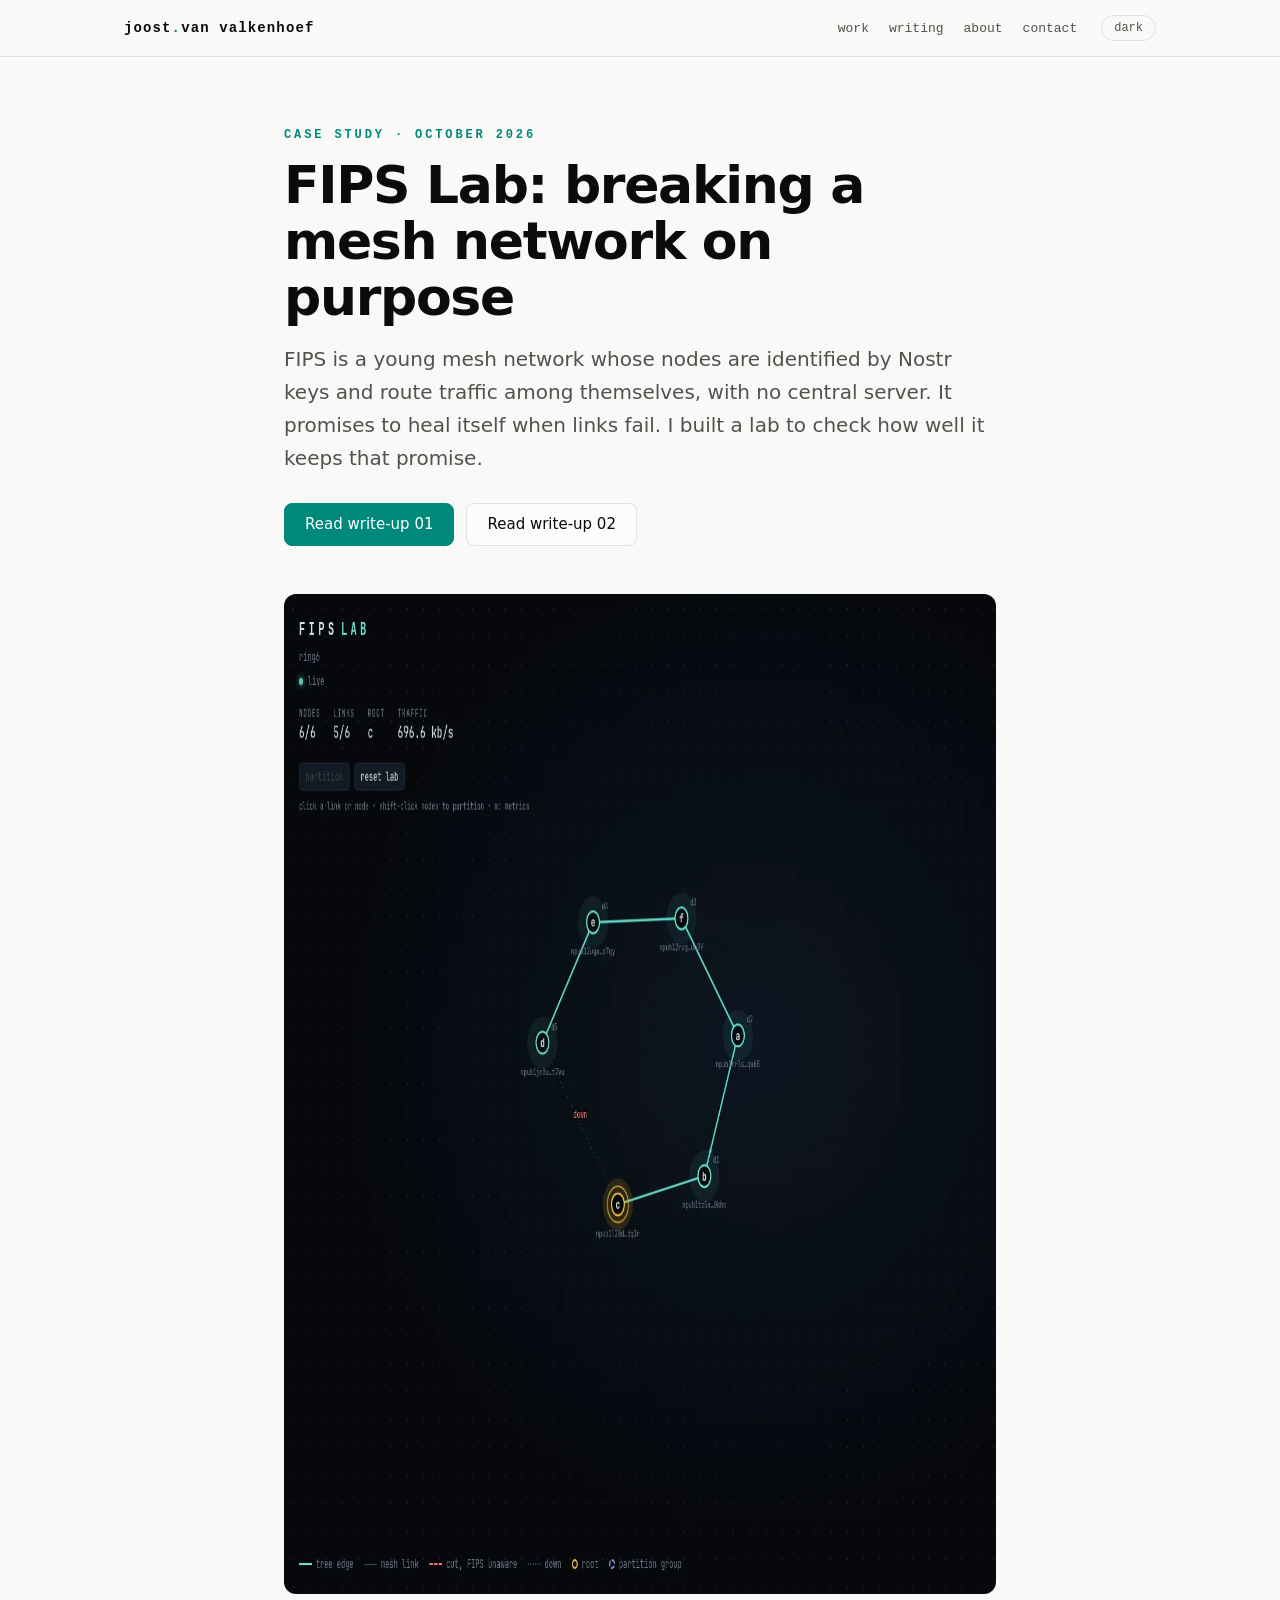
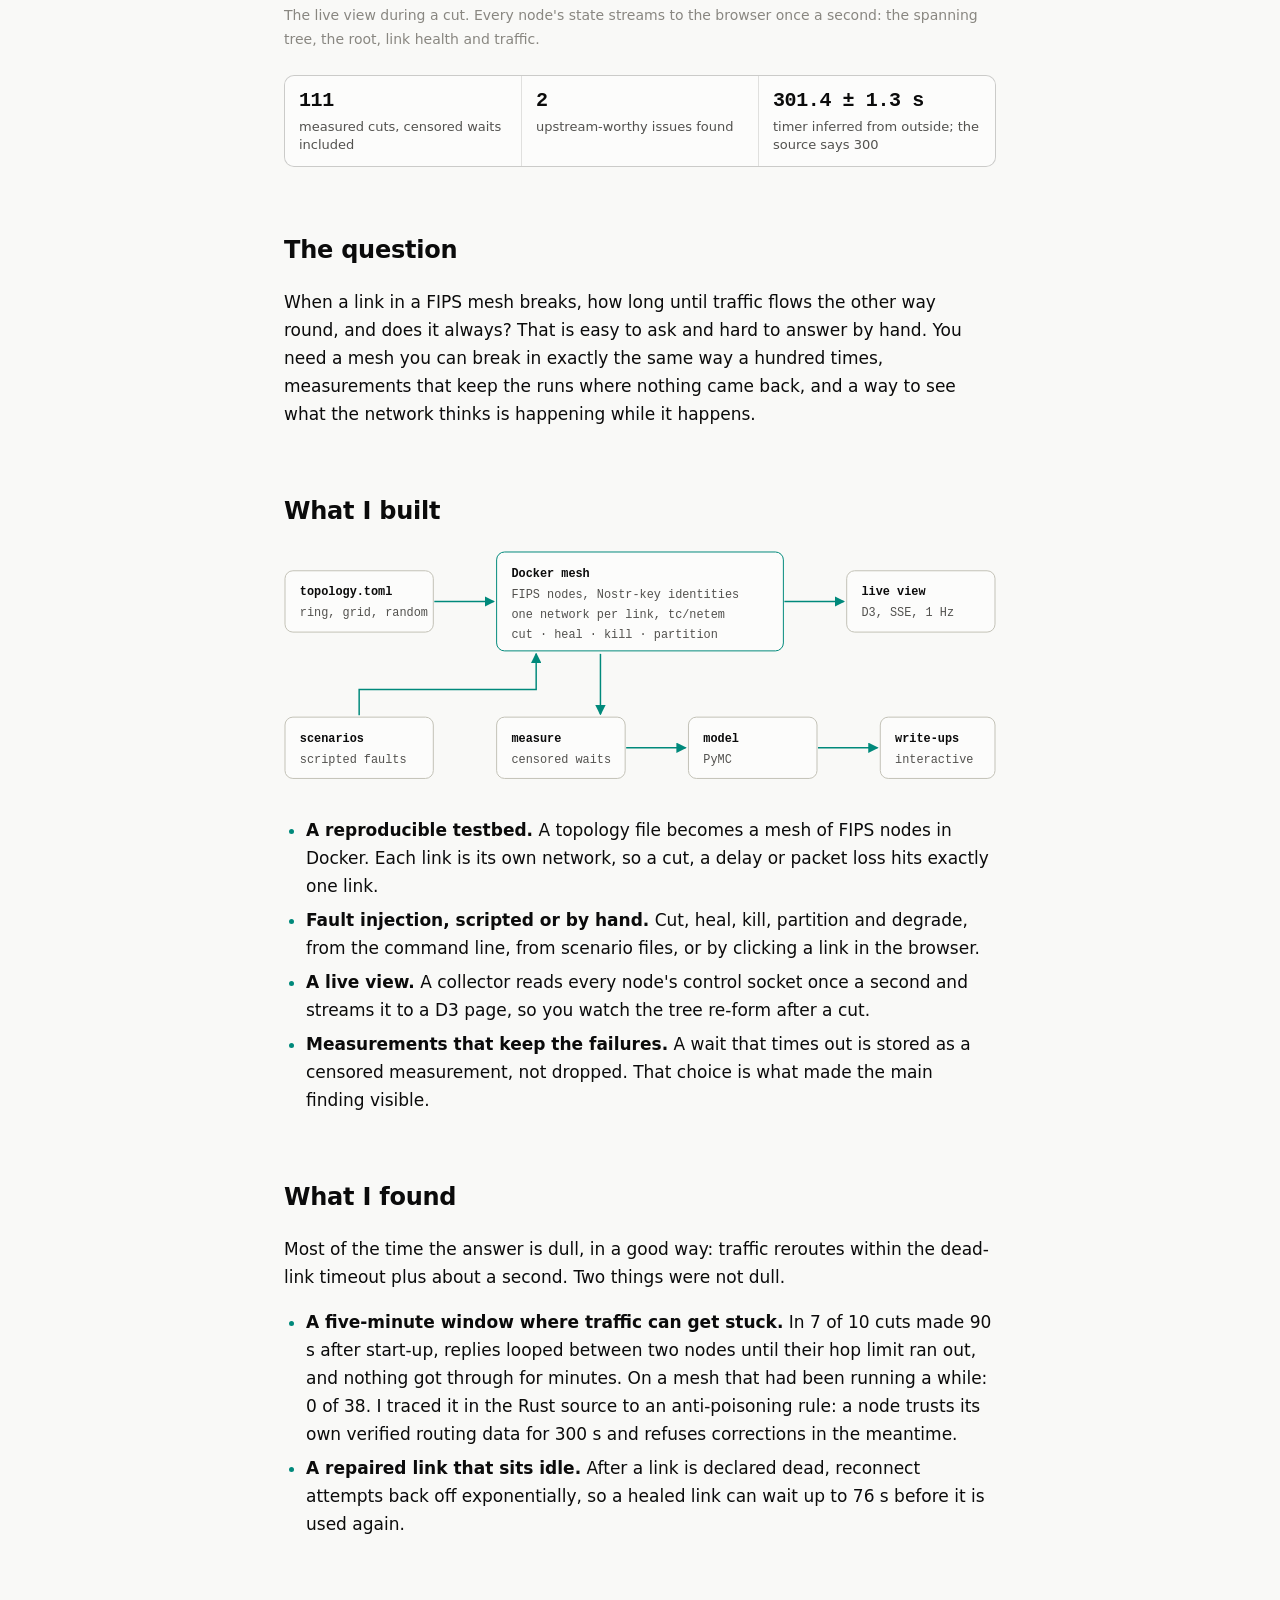
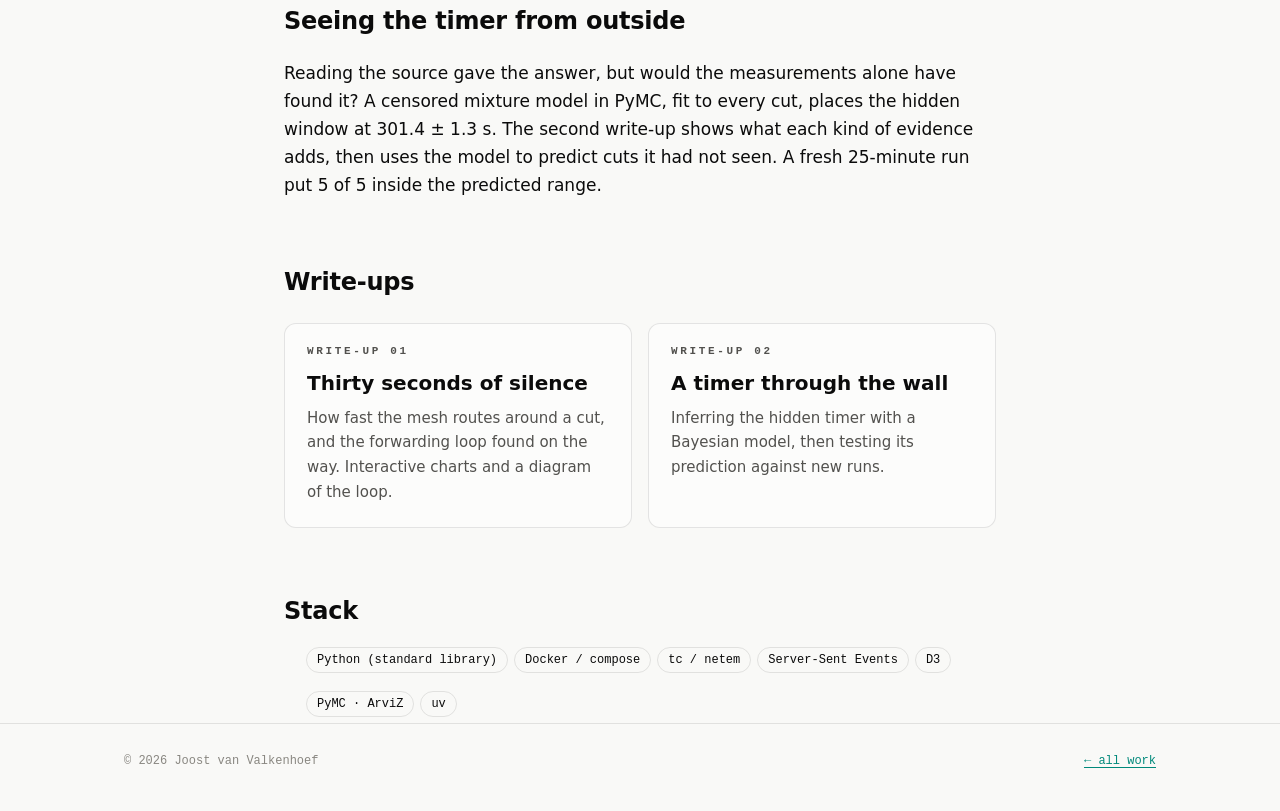
==== fips-lab/index.html @ ce4535ea "Portfolio site: home page, FIPS Lab case study, write-ups Co-Authored-By: Claude Opus 5.5 <noreply@a" ====
<!doctype html>
<html lang="en">
<head>
  <meta charset="utf-8">
  <meta name="viewport" content="width=device-width, initial-scale=1">
  <title>FIPS Lab · Joost van Valkenhoef</title>
  <meta name="description" content="A chaos lab for the FIPS mesh network: break it on purpose, measure how it heals, and model what you can't see.">
  <link rel="icon" href="data:image/svg+xml,%3Csvg xmlns='http://www.w3.org/2000/svg' viewBox='0 0 32 32'%3E%3Cg fill='none' stroke='%231aa995' stroke-width='2.5'%3E%3Cpath d='M8 24 16 8 24 24Z'/%3E%3Ccircle cx='16' cy='8' r='3.5' fill='%2306080c' stroke='%23fbbf24'/%3E%3Ccircle cx='8' cy='24' r='3.5' fill='%2306080c'/%3E%3Ccircle cx='24' cy='24' r='3.5' fill='%2306080c'/%3E%3C/g%3E%3C/svg%3E">
  <link rel="stylesheet" href="../style.css">
  <script src="../theme.js"></script>
</head>
<body>

<header class="bar">
  <div class="wrap">
    <a class="name" href="../">joost<span>.</span>van valkenhoef</a>
    <nav aria-label="Sections">
      <a href="../#work">work</a>
      <a href="../#writing">writing</a>
      <a href="../#about">about</a>
      <a href="../#contact">contact</a>
    </nav>
    <button id="theme" type="button" aria-label="Toggle light or dark theme">theme</button>
  </div>
</header>

<main class="wrap narrow">

<div class="page-head">
  <p class="kicker">Case study · October 2026</p>
  <h1>FIPS Lab: breaking a mesh network on purpose</h1>
  <p class="lede">FIPS is a young mesh network whose nodes are identified by Nostr keys and route traffic among themselves, with no central server. It promises to heal itself when links fail. I built a lab to check how well it keeps that promise.</p>
  <div class="cta">
    <a class="btn primary" href="experiments/writeups/01-reroute/">Read write-up 01</a>
    <a class="btn" href="experiments/writeups/02-window/">Read write-up 02</a>
  </div>
</div>

<figure class="figure">
  <img src="../img/fips-lab-live.webp" width="1220" height="1000" alt="The FIPS Lab live view: six mesh nodes in a ring with npub labels, the spanning tree drawn in teal, the root in amber, one cut link marked down, and stats for nodes, links, root and traffic.">
  <figcaption>The live view during a cut. Every node's state streams to the browser once a second: the spanning tree, the root, link health and traffic.</figcaption>
</figure>

<div class="prose">

<div class="stats">
  <div class="stat"><b>111</b><span>measured cuts, censored waits included</span></div>
  <div class="stat"><b>2</b><span>upstream-worthy issues found</span></div>
  <div class="stat"><b>301.4 ± 1.3 s</b><span>timer inferred from outside; the source says 300</span></div>
</div>

<h2>The question</h2>
<p>When a link in a FIPS mesh breaks, how long until traffic flows the other way round, and does it always? That is easy to ask and hard to answer by hand. You need a mesh you can break in exactly the same way a hundred times, measurements that keep the runs where nothing came back, and a way to see what the network thinks is happening while it happens.</p>

<h2>What I built</h2>
<svg class="arch" viewBox="0 0 720 250" role="img" aria-labelledby="arch-title">
  <title id="arch-title">Architecture: a topology file drives lab.py, which starts FIPS nodes in Docker with one network per link. A collector reads every node's control socket and streams it to the live view. Scenarios inject faults and write measurements, which analysis and a Bayesian model turn into write-ups.</title>
  <defs><marker id="arr" viewBox="0 0 8 8" refX="7" refY="4" markerWidth="7" markerHeight="7" orient="auto"><path d="M0 0 8 4 0 8Z" fill="var(--series)"/></marker></defs>
  <rect class="box" x="1" y="20" width="150" height="62" rx="8"/>
  <text class="title" x="16" y="45">topology.toml</text><text x="16" y="66">ring, grid, random</text>
  <rect class="box hl" x="215" y="1" width="290" height="100" rx="8"/>
  <text class="title" x="230" y="26">Docker mesh</text>
  <text x="230" y="48">FIPS nodes, Nostr-key identities</text>
  <text x="230" y="68">one network per link, tc/netem</text>
  <text x="230" y="88">cut · heal · kill · partition</text>
  <rect class="box" x="569" y="20" width="150" height="62" rx="8"/>
  <text class="title" x="584" y="45">live view</text><text x="584" y="66">D3, SSE, 1 Hz</text>
  <rect class="box" x="1" y="168" width="150" height="62" rx="8"/>
  <text class="title" x="16" y="193">scenarios</text><text x="16" y="214">scripted faults</text>
  <rect class="box" x="215" y="168" width="130" height="62" rx="8"/>
  <text class="title" x="230" y="193">measure</text><text x="230" y="214">censored waits</text>
  <rect class="box" x="409" y="168" width="130" height="62" rx="8"/>
  <text class="title" x="424" y="193">model</text><text x="424" y="214">PyMC</text>
  <rect class="box" x="603" y="168" width="116" height="62" rx="8"/>
  <text class="title" x="618" y="193">write-ups</text><text x="618" y="214">interactive</text>
  <path class="flow" d="M152 51H212"/>
  <path class="flow" d="M506 51H566"/>
  <path class="flow" d="M76 166V140H255V104"/>
  <path class="flow" d="M320 104V165"/>
  <path class="flow" d="M346 199H406"/>
  <path class="flow" d="M540 199H600"/>
</svg>
<ul>
  <li><b>A reproducible testbed.</b> A topology file becomes a mesh of FIPS nodes in Docker. Each link is its own network, so a cut, a delay or packet loss hits exactly one link.</li>
  <li><b>Fault injection, scripted or by hand.</b> Cut, heal, kill, partition and degrade, from the command line, from scenario files, or by clicking a link in the browser.</li>
  <li><b>A live view.</b> A collector reads every node's control socket once a second and streams it to a D3 page, so you watch the tree re-form after a cut.</li>
  <li><b>Measurements that keep the failures.</b> A wait that times out is stored as a censored measurement, not dropped. That choice is what made the main finding visible.</li>
</ul>

<h2>What I found</h2>
<p>Most of the time the answer is dull, in a good way: traffic reroutes within the dead-link timeout plus about a second. Two things were not dull.</p>
<ul>
  <li><b>A five-minute window where traffic can get stuck.</b> In 7 of 10 cuts made 90 s after start-up, replies looped between two nodes until their hop limit ran out, and nothing got through for minutes. On a mesh that had been running a while: 0 of 38. I traced it in the Rust source to an anti-poisoning rule: a node trusts its own verified routing data for 300 s and refuses corrections in the meantime.</li>
  <li><b>A repaired link that sits idle.</b> After a link is declared dead, reconnect attempts back off exponentially, so a healed link can wait up to 76 s before it is used again.</li>
</ul>

<h2>Seeing the timer from outside</h2>
<p>Reading the source gave the answer, but would the measurements alone have found it? A censored mixture model in PyMC, fit to every cut, places the hidden window at 301.4 ± 1.3 s. The second write-up shows what each kind of evidence adds, then uses the model to predict cuts it had not seen. A fresh 25-minute run put 5 of 5 inside the predicted range.</p>

<h2>Write-ups</h2>
<div class="cards">
  <a class="card" href="experiments/writeups/01-reroute/">
    <p class="kicker">Write-up 01</p>
    <h3>Thirty seconds of silence</h3>
    <p>How fast the mesh routes around a cut, and the forwarding loop found on the way. Interactive charts and a diagram of the loop.</p>
  </a>
  <a class="card" href="experiments/writeups/02-window/">
    <p class="kicker">Write-up 02</p>
    <h3>A timer through the wall</h3>
    <p>Inferring the hidden timer with a Bayesian model, then testing its prediction against new runs.</p>
  </a>
</div>

<h2>Stack</h2>
<ul class="tags" aria-label="Built with">
  <li>Python (standard library)</li><li>Docker / compose</li><li>tc / netem</li><li>Server-Sent Events</li><li>D3</li><li>PyMC · ArviZ</li><li>uv</li>
</ul>

</div>
</main>

<footer>
  <div class="wrap">
    <span>© 2026 Joost van Valkenhoef</span>
    <a href="../">← all work</a>
  </div>
</footer>

</body>
</html>
---- style.css ----
/* Portfolio site. Same tokens as the FIPS Lab write-ups, so a reader moving
   from the site into a write-up stays in one design system. Series colours
   are the validated pair: light #00897b / #d03b3b on #fcfcfb, dark #1aa995 /
   #e05252 on #0f141b. */

:root {
  color-scheme: light;
  --page: #f9f9f7;
  --surface: #fcfcfb;
  --text: #0b0b0b;
  --text-2: #52514e;
  --muted: #898781;
  --grid: #e1e0d9;
  --axis: #c3c2b7;
  --border: rgba(11, 11, 11, 0.1);
  --series: #00897b;
  --stuck: #d03b3b;
  --root: #b7791f;
  --code-bg: #f0efec;
  --sans: system-ui, -apple-system, "Segoe UI", sans-serif;
  --mono: "JetBrains Mono", "IBM Plex Mono", ui-monospace, SFMono-Regular, Menlo, Consolas, monospace;
}

@media (prefers-color-scheme: dark) {
  :root:not([data-theme="light"]) {
    color-scheme: dark;
    --page: #06080c;
    --surface: #0f141b;
    --text: #f0efec;
    --text-2: #c3c2b7;
    --muted: #898781;
    --grid: #1f2731;
    --axis: #34414f;
    --border: rgba(255, 255, 255, 0.1);
    --series: #1aa995;
    --stuck: #e05252;
    --root: #fbbf24;
    --code-bg: #141b24;
  }
}

:root[data-theme="dark"] {
  color-scheme: dark;
  --page: #06080c;
  --surface: #0f141b;
  --text: #f0efec;
  --text-2: #c3c2b7;
  --muted: #898781;
  --grid: #1f2731;
  --axis: #34414f;
  --border: rgba(255, 255, 255, 0.1);
  --series: #1aa995;
  --stuck: #e05252;
  --root: #fbbf24;
  --code-bg: #141b24;
}

* { box-sizing: border-box; }

html { scroll-behavior: smooth; }
@media (prefers-reduced-motion: reduce) { html { scroll-behavior: auto; } }

body {
  margin: 0;
  background: var(--page);
  color: var(--text);
  font: 17px/1.65 var(--sans);
  -webkit-font-smoothing: antialiased;
}

a { color: var(--series); text-underline-offset: 3px; }
a:hover { text-decoration-thickness: 2px; }
:focus-visible { outline: 2px solid var(--series); outline-offset: 3px; border-radius: 3px; }

.wrap { max-width: 1080px; margin: 0 auto; padding: 0 24px; }
.narrow { max-width: 760px; }

.kicker {
  font: 600 12px/1 var(--mono);
  letter-spacing: 0.24em;
  text-transform: uppercase;
  color: var(--series);
  margin: 0;
}

.dim { color: var(--muted); }
code { font: 0.86em var(--mono); background: var(--code-bg); padding: 1px 5px; border-radius: 4px; }

/* ── Top bar ─────────────────────────────────────────────────────────── */

.bar {
  position: sticky;
  top: 0;
  z-index: 10;
  background: color-mix(in srgb, var(--page) 82%, transparent);
  backdrop-filter: blur(10px);
  border-bottom: 1px solid var(--border);
}
.bar .wrap { display: flex; align-items: center; gap: 24px; height: 56px; }
.name { font: 600 14px/1 var(--mono); letter-spacing: 0.08em; color: var(--text); text-decoration: none; margin-right: auto; }
.name span { color: var(--series); }
.bar nav { display: flex; gap: 20px; }
.bar nav a { font: 13px/1 var(--mono); color: var(--text-2); text-decoration: none; }
.bar nav a:hover { color: var(--text); }

#theme {
  font: 12px/1 var(--mono);
  color: var(--text-2);
  background: none;
  border: 1px solid var(--border);
  border-radius: 999px;
  padding: 6px 12px;
  cursor: pointer;
}
#theme:hover { color: var(--text); border-color: var(--axis); }

/* ── Hero ────────────────────────────────────────────────────────────── */

.hero { position: relative; overflow: hidden; border-bottom: 1px solid var(--border); }
.hero canvas { position: absolute; inset: 0; width: 100%; height: 100%; display: block; }
.hero::before {
  /* the live view's dot grid, faint */
  content: "";
  position: absolute;
  inset: 0;
  background: radial-gradient(circle, var(--axis) 0.7px, transparent 0.9px) 0 0 / 28px 28px;
  opacity: 0.45;
  pointer-events: none;
}
.hero .wrap { position: relative; padding-top: 112px; padding-bottom: 104px; pointer-events: none; }
.hero .wrap > * { pointer-events: auto; }
.hero h1 {
  font-size: clamp(36px, 5.4vw, 60px);
  line-height: 1.06;
  letter-spacing: -0.025em;
  margin: 20px 0 22px;
  max-width: 11.5em;
}
.hero h1 em { font-style: normal; color: var(--series); }
.hero .lede { font-size: 20px; line-height: 1.55; color: var(--text-2); max-width: 31em; margin: 0 0 34px; }
.hero .legend { margin-top: 56px; display: flex; flex-wrap: wrap; gap: 8px 20px; font: 12px/1 var(--mono); color: var(--muted); }
.legend i { display: inline-block; width: 16px; vertical-align: middle; margin-right: 6px; border-top: 2px solid var(--series); }
.legend i.cut { border-top: 2px dashed var(--stuck); }
.legend i.mesh { border-top: 1px solid var(--axis); }
.legend i.dot { width: 6px; height: 6px; border: 0; border-radius: 50%; background: var(--series); }

.cta { display: flex; flex-wrap: wrap; gap: 12px; }
.btn {
  display: inline-flex;
  align-items: center;
  gap: 8px;
  font: 500 15px/1 var(--sans);
  padding: 13px 20px;
  border-radius: 8px;
  text-decoration: none;
  border: 1px solid var(--border);
  color: var(--text);
  background: var(--surface);
}
.btn:hover { border-color: var(--axis); text-decoration: none; }
.btn.primary { background: var(--series); border-color: var(--series); color: #fff; }
:root[data-theme="dark"] .btn.primary { color: #06080c; }
@media (prefers-color-scheme: dark) { :root:not([data-theme="light"]) .btn.primary { color: #06080c; } }
.btn.primary:hover { filter: brightness(1.08); }

/* ── Sections ────────────────────────────────────────────────────────── */

section { padding: 96px 0 0; }
section:last-of-type { padding-bottom: 112px; }
.head { display: flex; align-items: baseline; gap: 16px; margin-bottom: 28px; }
.head h2 { font-size: 28px; letter-spacing: -0.01em; margin: 0; }
.head .count { font: 13px/1 var(--mono); color: var(--muted); }

/* Featured project */
.feature {
  display: grid;
  grid-template-columns: 1.15fr 1fr;
  background: var(--surface);
  border: 1px solid var(--border);
  border-radius: 14px;
  overflow: hidden;
}
.shot { display: block; background: #06080c; position: relative; min-height: 280px; }
.shot img { display: block; width: 100%; height: 100%; object-fit: cover; object-position: 50% 50%; }
.shot .tag {
  position: absolute;
  left: 14px;
  bottom: 14px;
  font: 11px/1 var(--mono);
  letter-spacing: 0.12em;
  color: #c3c2b7;
  background: rgba(6, 8, 12, 0.72);
  border: 1px solid rgba(255, 255, 255, 0.12);
  padding: 7px 10px;
  border-radius: 999px;
}
.feature .body { padding: 34px 34px 30px; display: flex; flex-direction: column; gap: 18px; }
.feature h3 { font-size: 30px; letter-spacing: -0.015em; margin: 0; line-height: 1.1; }
.feature h3 a { color: var(--text); text-decoration: none; }
.feature h3 a:hover { color: var(--series); }
.feature p { margin: 0; color: var(--text-2); }

.stats { display: grid; grid-template-columns: repeat(3, 1fr); gap: 1px; background: var(--border); border: 1px solid var(--border); border-radius: 10px; overflow: hidden; }
.stat { background: var(--surface); padding: 14px 14px 12px; }
.stat b { display: block; white-space: nowrap; font: 600 20px/1.1 var(--mono); letter-spacing: -0.02em; color: var(--text); }
.stat span { display: block; font-size: 13px; line-height: 1.4; color: var(--text-2); margin-top: 6px; }

.tags { display: flex; flex-wrap: wrap; gap: 6px; list-style: none; margin: 0; padding: 0; }
.tags li { font: 12px/1 var(--mono); color: var(--text-2); border: 1px solid var(--border); border-radius: 999px; padding: 6px 10px; }

.links { display: flex; flex-wrap: wrap; gap: 8px 20px; font: 500 15px/1.3 var(--sans); margin-top: auto; }
.links a { text-decoration: none; }
.links a:hover { text-decoration: underline; }

/* Writing */
.posts { list-style: none; margin: 0; padding: 0; border-top: 1px solid var(--border); }
.posts li { border-bottom: 1px solid var(--border); }
.posts a {
  display: grid;
  grid-template-columns: 120px 1fr auto;
  gap: 24px;
  align-items: baseline;
  padding: 24px 4px;
  text-decoration: none;
  color: var(--text);
}
.posts a:hover h3 { color: var(--series); }
.posts .meta { font: 12px/1.5 var(--mono); color: var(--muted); }
.posts h3 { font-size: 20px; margin: 0 0 4px; letter-spacing: -0.01em; transition: color 0.15s; }
.posts p { margin: 0; color: var(--text-2); font-size: 16px; }
.posts .arrow { font: 16px/1 var(--mono); color: var(--muted); }

/* About */
.about { display: grid; grid-template-columns: 1fr 1fr; gap: 56px; }
.about p { margin: 0 0 16px; }
.skills { display: grid; gap: 22px; }
.skills div { border-left: 2px solid var(--series); padding-left: 16px; }
.skills h3 { font: 600 13px/1 var(--mono); letter-spacing: 0.16em; text-transform: uppercase; margin: 0 0 8px; }
.skills p { margin: 0; color: var(--text-2); font-size: 16px; }

/* Contact */
.contact { display: flex; flex-wrap: wrap; align-items: center; justify-content: space-between; gap: 24px; padding: 36px; border: 1px solid var(--border); border-radius: 14px; background: var(--surface); }
.contact h2 { font-size: 26px; margin: 0 0 6px; letter-spacing: -0.01em; }
.contact p { margin: 0; color: var(--text-2); }

footer { border-top: 1px solid var(--border); padding: 28px 0 40px; font: 12px/1.6 var(--mono); color: var(--muted); }
footer .wrap { display: flex; flex-wrap: wrap; justify-content: space-between; gap: 12px; }

/* ── Project page ────────────────────────────────────────────────────── */

.page-head { padding: 72px 0 8px; }
.page-head h1 { font-size: clamp(34px, 5vw, 52px); line-height: 1.08; letter-spacing: -0.025em; margin: 16px 0 18px; }
.page-head .lede { font-size: 20px; color: var(--text-2); margin: 0 0 28px; }
.figure { margin: 40px 0 0; }
.figure img { display: block; width: 100%; border-radius: 12px; border: 1px solid var(--border); background: #06080c; }
.figure figcaption { font-size: 14px; color: var(--muted); margin-top: 10px; }
.prose h2 { font-size: 24px; margin: 64px 0 10px; letter-spacing: -0.01em; }
.prose p, .prose li { color: var(--text); }
.prose ul { padding-left: 22px; }
.prose li { margin: 6px 0; }
.prose li::marker { color: var(--series); }
.prose .stats { margin: 24px 0; }
.cards { display: grid; grid-template-columns: 1fr 1fr; gap: 16px; margin: 20px 0; }
.card { display: block; padding: 22px; border: 1px solid var(--border); border-radius: 12px; background: var(--surface); text-decoration: none; color: var(--text); }
.card:hover { border-color: var(--series); }
.card .kicker { font-size: 11px; }
.card h3 { font-size: 20px; margin: 10px 0 6px; }
.card p { margin: 0; font-size: 15px; color: var(--text-2); }
.arch { display: block; width: 100%; height: auto; margin: 20px 0 4px; }
.arch text { font: 12px var(--mono); fill: var(--text-2); }
.arch .box { fill: var(--surface); stroke: var(--axis); }
.arch .hl { stroke: var(--series); }
.arch .flow { stroke: var(--series); stroke-width: 1.5; fill: none; marker-end: url(#arr); }
.arch .title { fill: var(--text); font-weight: 600; }

/* ── Small screens ───────────────────────────────────────────────────── */

@media (max-width: 860px) {
  .feature { grid-template-columns: 1fr; }
  .shot { min-height: 0; aspect-ratio: 16 / 10; }
  .about { grid-template-columns: 1fr; gap: 32px; }
}

@media (max-width: 640px) {
  .wrap { padding: 0 16px; }
  .bar nav { display: none; }
  .hero .wrap { padding-top: 64px; padding-bottom: 64px; }
  .hero .lede { font-size: 18px; }
  .hero canvas { opacity: 0.3; }
  section { padding-top: 72px; }
  .feature .body { padding: 24px 20px; }
  .feature h3 { font-size: 26px; }
  .stats { grid-template-columns: 1fr; }
  .posts a { grid-template-columns: 1fr; gap: 6px; padding: 20px 0; }
  .posts .arrow { display: none; }
  .contact { padding: 24px 20px; }
  .cards { grid-template-columns: 1fr; }
}
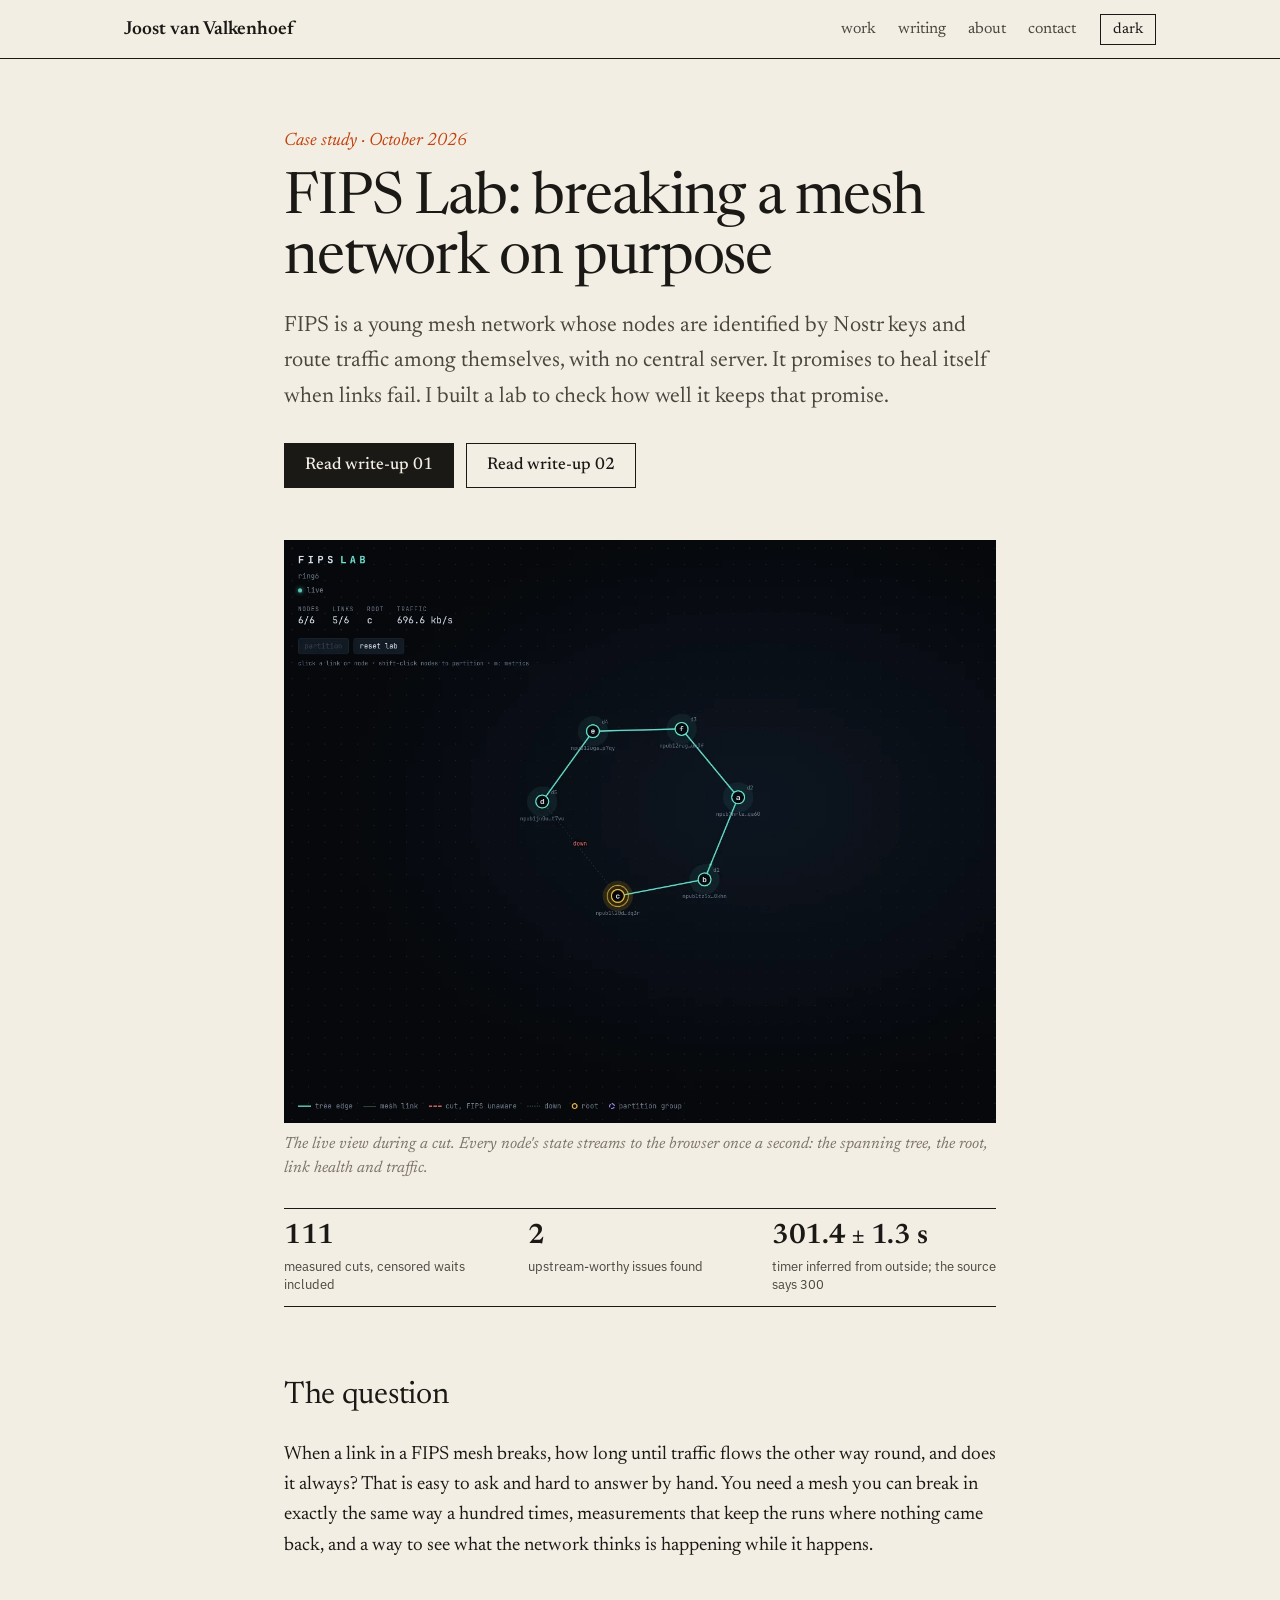
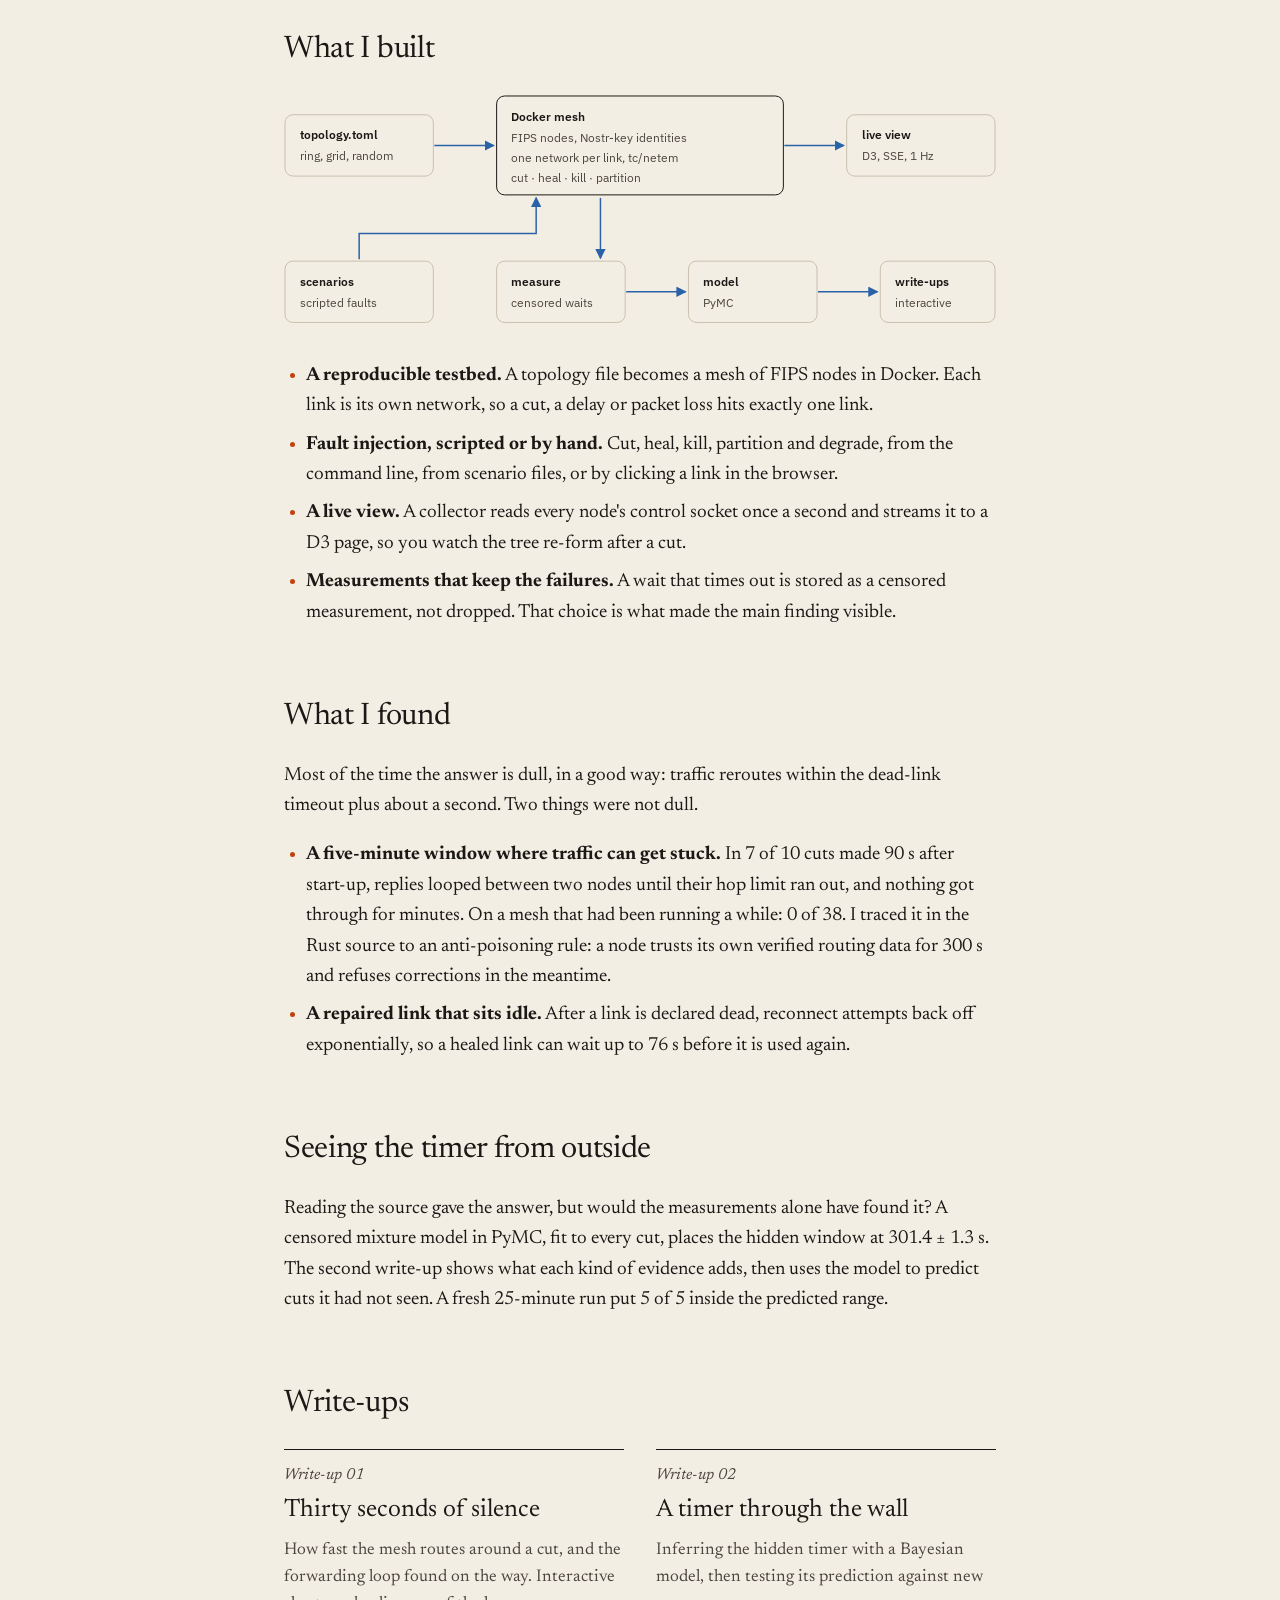
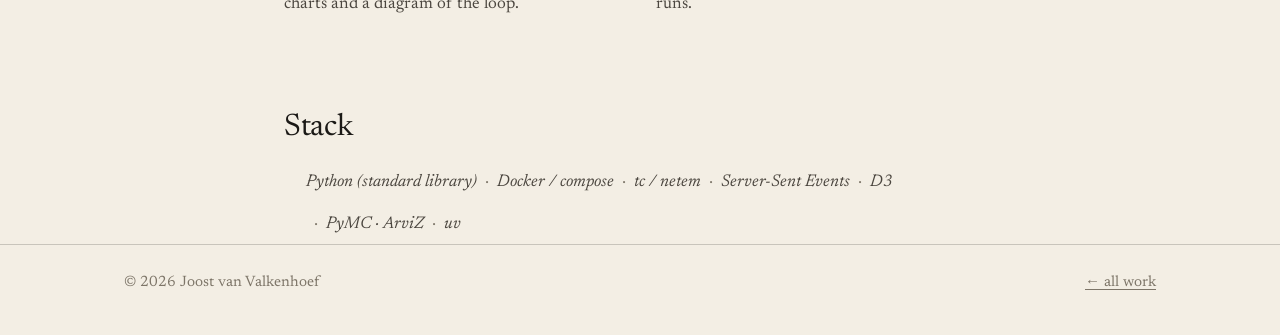
==== commit 7fcdc3eb: "New look: editorial layout, warm charcoal dark mode, self-hosted fonts Co-Authored-By: Claude Opus 5" ====
--- a/fips-lab/index.html
+++ b/fips-lab/index.html
@@ -13,7 +13,7 @@
 
 <header class="bar">
   <div class="wrap">
-    <a class="name" href="../">joost<span>.</span>van valkenhoef</a>
+    <a class="name" href="../">Joost van Valkenhoef</a>
     <nav aria-label="Sections">
       <a href="../#work">work</a>
       <a href="../#writing">writing</a>
--- a/style.css
+++ b/style.css
@@ -1,58 +1,70 @@
-/* Portfolio site. Same tokens as the FIPS Lab write-ups, so a reader moving
-   from the site into a write-up stays in one design system. Series colours
-   are the validated pair: light #00897b / #d03b3b on #fcfcfb, dark #1aa995 /
-   #e05252 on #0f141b. */
+/* Portfolio site: editorial light theme, warm charcoal dark theme. Same
+   tokens as the FIPS Lab write-ups, so the site and the write-ups read as
+   one. Chart colours validated: light #2a62a8 / #c2410c on #f3eee4, dark
+   #548fdc / #c4851e on #1b1a18. Fonts self-hosted (SIL OFL). */
+
+@import url("fonts/fonts.css");
 
 :root {
   color-scheme: light;
-  --page: #f9f9f7;
-  --surface: #fcfcfb;
-  --text: #0b0b0b;
-  --text-2: #52514e;
-  --muted: #898781;
-  --grid: #e1e0d9;
-  --axis: #c3c2b7;
-  --border: rgba(11, 11, 11, 0.1);
-  --series: #00897b;
-  --stuck: #d03b3b;
-  --root: #b7791f;
-  --code-bg: #f0efec;
-  --sans: system-ui, -apple-system, "Segoe UI", sans-serif;
-  --mono: "JetBrains Mono", "IBM Plex Mono", ui-monospace, SFMono-Regular, Menlo, Consolas, monospace;
+  --page: #f3eee4;
+  --surface: #f3eee4;
+  --text: #1b1916;
+  --text-2: #4b463f;
+  --muted: #7d7568;
+  --grid: #e2dbcd;
+  --axis: #c9c0ae;
+  --border: rgba(27, 25, 22, 0.2);
+  --rule: #1b1916;
+  --series: #2a62a8;
+  --stuck: #c2410c;
+  --accent: #c2410c;
+  --root: #c2410c;
+  --link: #2a62a8;
+  --code-bg: #e9e2d4;
+  --serif: "Newsreader", Georgia, "Times New Roman", serif;
+  --sans: "IBM Plex Sans", system-ui, sans-serif;
+  --mono: "IBM Plex Mono", ui-monospace, SFMono-Regular, Menlo, Consolas, monospace;
 }
 
 @media (prefers-color-scheme: dark) {
   :root:not([data-theme="light"]) {
     color-scheme: dark;
-    --page: #06080c;
-    --surface: #0f141b;
-    --text: #f0efec;
-    --text-2: #c3c2b7;
-    --muted: #898781;
-    --grid: #1f2731;
-    --axis: #34414f;
-    --border: rgba(255, 255, 255, 0.1);
-    --series: #1aa995;
-    --stuck: #e05252;
-    --root: #fbbf24;
-    --code-bg: #141b24;
+    --page: #1b1a18;
+    --surface: #1b1a18;
+    --text: #efe9df;
+    --text-2: #c2baac;
+    --muted: #8b8478;
+    --grid: #2c2a26;
+    --axis: #4a463f;
+    --border: rgba(239, 233, 223, 0.16);
+    --rule: #efe9df;
+    --series: #548fdc;
+    --stuck: #c4851e;
+    --accent: #e2a33b;
+  --root: #e2a33b;
+    --link: #e2a33b;
+    --code-bg: #24221f;
   }
 }
 
 :root[data-theme="dark"] {
   color-scheme: dark;
-  --page: #06080c;
-  --surface: #0f141b;
-  --text: #f0efec;
-  --text-2: #c3c2b7;
-  --muted: #898781;
-  --grid: #1f2731;
-  --axis: #34414f;
-  --border: rgba(255, 255, 255, 0.1);
-  --series: #1aa995;
-  --stuck: #e05252;
-  --root: #fbbf24;
-  --code-bg: #141b24;
+  --page: #1b1a18;
+  --surface: #1b1a18;
+  --text: #efe9df;
+  --text-2: #c2baac;
+  --muted: #8b8478;
+  --grid: #2c2a26;
+  --axis: #4a463f;
+  --border: rgba(239, 233, 223, 0.16);
+  --rule: #efe9df;
+  --series: #548fdc;
+  --stuck: #c4851e;
+  --accent: #e2a33b;
+  --root: #e2a33b;
+  --link: #e2a33b;
+  --code-bg: #24221f;
 }
 
 * { box-sizing: border-box; }
@@ -64,235 +76,176 @@
   margin: 0;
   background: var(--page);
   color: var(--text);
-  font: 17px/1.65 var(--sans);
+  font: 19px/1.6 var(--serif);
   -webkit-font-smoothing: antialiased;
 }
 
-a { color: var(--series); text-underline-offset: 3px; }
+a { color: var(--link); text-underline-offset: 3px; }
 a:hover { text-decoration-thickness: 2px; }
-:focus-visible { outline: 2px solid var(--series); outline-offset: 3px; border-radius: 3px; }
+:focus-visible { outline: 2px solid var(--accent); outline-offset: 3px; }
 
 .wrap { max-width: 1080px; margin: 0 auto; padding: 0 24px; }
 .narrow { max-width: 760px; }
 
-.kicker {
-  font: 600 12px/1 var(--mono);
-  letter-spacing: 0.24em;
-  text-transform: uppercase;
-  color: var(--series);
-  margin: 0;
-}
-
+.kicker { font: italic 400 18px/1.2 var(--serif); color: var(--accent); margin: 0; }
 .dim { color: var(--muted); }
-code { font: 0.86em var(--mono); background: var(--code-bg); padding: 1px 5px; border-radius: 4px; }
+code { font: 0.84em var(--mono); background: var(--code-bg); padding: 1px 5px; }
 
 /* ── Top bar ─────────────────────────────────────────────────────────── */
 
-.bar {
-  position: sticky;
-  top: 0;
-  z-index: 10;
-  background: color-mix(in srgb, var(--page) 82%, transparent);
-  backdrop-filter: blur(10px);
-  border-bottom: 1px solid var(--border);
-}
-.bar .wrap { display: flex; align-items: center; gap: 24px; height: 56px; }
-.name { font: 600 14px/1 var(--mono); letter-spacing: 0.08em; color: var(--text); text-decoration: none; margin-right: auto; }
-.name span { color: var(--series); }
-.bar nav { display: flex; gap: 20px; }
-.bar nav a { font: 13px/1 var(--mono); color: var(--text-2); text-decoration: none; }
-.bar nav a:hover { color: var(--text); }
-
-#theme {
-  font: 12px/1 var(--mono);
-  color: var(--text-2);
-  background: none;
-  border: 1px solid var(--border);
-  border-radius: 999px;
-  padding: 6px 12px;
-  cursor: pointer;
-}
-#theme:hover { color: var(--text); border-color: var(--axis); }
+.bar { position: sticky; top: 0; z-index: 10; background: var(--page); border-bottom: 1px solid var(--rule); }
+.bar .wrap { display: flex; align-items: center; gap: 24px; height: 58px; }
+.name { font: 600 19px/1 var(--serif); color: var(--text); text-decoration: none; margin-right: auto; }
+.bar nav { display: flex; gap: 22px; }
+.bar nav a { font: 16px/1 var(--serif); color: var(--text-2); text-decoration: none; }
+.bar nav a:hover { color: var(--text); text-decoration: underline; }
+#theme { font: 15px/1 var(--serif); color: var(--text); background: none; border: 1px solid var(--rule); padding: 7px 12px; cursor: pointer; }
+#theme:hover { background: var(--code-bg); }
 
 /* ── Hero ────────────────────────────────────────────────────────────── */
 
-.hero { position: relative; overflow: hidden; border-bottom: 1px solid var(--border); }
+.hero { position: relative; overflow: hidden; }
 .hero canvas { position: absolute; inset: 0; width: 100%; height: 100%; display: block; }
-.hero::before {
-  /* the live view's dot grid, faint */
-  content: "";
-  position: absolute;
-  inset: 0;
-  background: radial-gradient(circle, var(--axis) 0.7px, transparent 0.9px) 0 0 / 28px 28px;
-  opacity: 0.45;
-  pointer-events: none;
-}
-.hero .wrap { position: relative; padding-top: 112px; padding-bottom: 104px; pointer-events: none; }
+.hero .wrap { position: relative; padding-top: 96px; padding-bottom: 88px; pointer-events: none; }
 .hero .wrap > * { pointer-events: auto; }
 .hero h1 {
-  font-size: clamp(36px, 5.4vw, 60px);
-  line-height: 1.06;
-  letter-spacing: -0.025em;
-  margin: 20px 0 22px;
+  font-weight: 400;
+  font-size: clamp(40px, 6vw, 72px);
+  line-height: 1.02;
+  letter-spacing: -0.02em;
+  margin: 18px 0 24px;
   max-width: 11.5em;
 }
-.hero h1 em { font-style: normal; color: var(--series); }
-.hero .lede { font-size: 20px; line-height: 1.55; color: var(--text-2); max-width: 31em; margin: 0 0 34px; }
+.hero h1 em { font-style: italic; }
+.hero .lede { font-size: 21px; line-height: 1.55; color: var(--text-2); max-width: 31em; margin: 0 0 34px; }
 .hero .legend { margin-top: 56px; display: flex; flex-wrap: wrap; gap: 8px 20px; font: 12px/1 var(--mono); color: var(--muted); }
 .legend i { display: inline-block; width: 16px; vertical-align: middle; margin-right: 6px; border-top: 2px solid var(--series); }
 .legend i.cut { border-top: 2px dashed var(--stuck); }
 .legend i.mesh { border-top: 1px solid var(--axis); }
 .legend i.dot { width: 6px; height: 6px; border: 0; border-radius: 50%; background: var(--series); }
+.legend i.root { width: 9px; height: 9px; border: 2px solid var(--root); border-radius: 50%; }
 
 .cta { display: flex; flex-wrap: wrap; gap: 12px; }
 .btn {
-  display: inline-flex;
-  align-items: center;
-  gap: 8px;
-  font: 500 15px/1 var(--sans);
+  display: inline-flex; align-items: center; gap: 8px;
+  font: 500 17px/1 var(--serif);
   padding: 13px 20px;
-  border-radius: 8px;
   text-decoration: none;
-  border: 1px solid var(--border);
+  border: 1px solid var(--rule);
   color: var(--text);
-  background: var(--surface);
-}
-.btn:hover { border-color: var(--axis); text-decoration: none; }
-.btn.primary { background: var(--series); border-color: var(--series); color: #fff; }
-:root[data-theme="dark"] .btn.primary { color: #06080c; }
-@media (prefers-color-scheme: dark) { :root:not([data-theme="light"]) .btn.primary { color: #06080c; } }
-.btn.primary:hover { filter: brightness(1.08); }
+  background: transparent;
+}
+.btn:hover { background: var(--code-bg); }
+.btn.primary { background: var(--text); color: var(--page); }
+.btn.primary:hover { background: var(--accent); border-color: var(--accent); color: var(--page); }
 
 /* ── Sections ────────────────────────────────────────────────────────── */
 
-section { padding: 96px 0 0; }
-section:last-of-type { padding-bottom: 112px; }
-.head { display: flex; align-items: baseline; gap: 16px; margin-bottom: 28px; }
-.head h2 { font-size: 28px; letter-spacing: -0.01em; margin: 0; }
-.head .count { font: 13px/1 var(--mono); color: var(--muted); }
+section { padding: 88px 0 0; }
+section:last-of-type { padding-bottom: 104px; }
+.head { display: flex; align-items: baseline; gap: 14px; margin-bottom: 32px; border-top: 2px solid var(--rule); padding-top: 14px; }
+.head h2 { font-size: 36px; font-weight: 400; letter-spacing: -0.01em; margin: 0; }
+.head .count { font: italic 17px/1 var(--serif); color: var(--muted); }
 
 /* Featured project */
-.feature {
-  display: grid;
-  grid-template-columns: 1.15fr 1fr;
-  background: var(--surface);
-  border: 1px solid var(--border);
-  border-radius: 14px;
-  overflow: hidden;
-}
-.shot { display: block; background: #06080c; position: relative; min-height: 280px; }
-.shot img { display: block; width: 100%; height: 100%; object-fit: cover; object-position: 50% 50%; }
+.feature { display: grid; grid-template-columns: 1fr 1fr; gap: 44px; padding-bottom: 44px; border-bottom: 1px solid var(--border); }
+.shot { display: block; background: #06080c; position: relative; align-self: start; }
+.shot img { display: block; width: 100%; height: auto; }
 .shot .tag {
-  position: absolute;
-  left: 14px;
-  bottom: 14px;
-  font: 11px/1 var(--mono);
-  letter-spacing: 0.12em;
-  color: #c3c2b7;
-  background: rgba(6, 8, 12, 0.72);
-  border: 1px solid rgba(255, 255, 255, 0.12);
-  padding: 7px 10px;
-  border-radius: 999px;
-}
-.feature .body { padding: 34px 34px 30px; display: flex; flex-direction: column; gap: 18px; }
-.feature h3 { font-size: 30px; letter-spacing: -0.015em; margin: 0; line-height: 1.1; }
+  position: absolute; left: 12px; bottom: 12px;
+  font: 11px/1 var(--mono); letter-spacing: 0.08em; color: #c3c2b7;
+  background: rgba(6, 8, 12, 0.75); border: 1px solid rgba(255, 255, 255, 0.14); padding: 7px 10px;
+}
+.feature .body { display: flex; flex-direction: column; gap: 18px; }
+.feature h3 { font-size: 46px; font-weight: 400; letter-spacing: -0.02em; margin: 0; line-height: 1; }
 .feature h3 a { color: var(--text); text-decoration: none; }
-.feature h3 a:hover { color: var(--series); }
+.feature h3 a:hover { text-decoration: underline; text-decoration-thickness: 2px; }
 .feature p { margin: 0; color: var(--text-2); }
 
-.stats { display: grid; grid-template-columns: repeat(3, 1fr); gap: 1px; background: var(--border); border: 1px solid var(--border); border-radius: 10px; overflow: hidden; }
-.stat { background: var(--surface); padding: 14px 14px 12px; }
-.stat b { display: block; white-space: nowrap; font: 600 20px/1.1 var(--mono); letter-spacing: -0.02em; color: var(--text); }
-.stat span { display: block; font-size: 13px; line-height: 1.4; color: var(--text-2); margin-top: 6px; }
-
-.tags { display: flex; flex-wrap: wrap; gap: 6px; list-style: none; margin: 0; padding: 0; }
-.tags li { font: 12px/1 var(--mono); color: var(--text-2); border: 1px solid var(--border); border-radius: 999px; padding: 6px 10px; }
-
-.links { display: flex; flex-wrap: wrap; gap: 8px 20px; font: 500 15px/1.3 var(--sans); margin-top: auto; }
-.links a { text-decoration: none; }
-.links a:hover { text-decoration: underline; }
+.stats { display: grid; grid-template-columns: repeat(3, 1fr); gap: 0 20px; border-top: 1px solid var(--rule); border-bottom: 1px solid var(--rule); }
+.stat { padding: 12px 0; }
+.stat b { display: block; white-space: nowrap; font: 600 28px/1.1 var(--serif); font-variant-numeric: lining-nums; letter-spacing: -0.01em; }
+.stat span { display: block; font: 13px/1.4 var(--sans); color: var(--text-2); margin-top: 6px; }
+
+.tags { display: flex; flex-wrap: wrap; gap: 4px 0; list-style: none; margin: 0; padding: 0; }
+.tags li { font: italic 17px/1.3 var(--serif); color: var(--text-2); }
+.tags li + li::before { content: "·"; margin: 0 8px; font-style: normal; color: var(--muted); }
+
+.links { display: flex; flex-wrap: wrap; gap: 8px 22px; font-size: 18px; margin-top: auto; }
 
 /* Writing */
-.posts { list-style: none; margin: 0; padding: 0; border-top: 1px solid var(--border); }
+.posts { list-style: none; margin: 0; padding: 0; }
 .posts li { border-bottom: 1px solid var(--border); }
-.posts a {
-  display: grid;
-  grid-template-columns: 120px 1fr auto;
-  gap: 24px;
-  align-items: baseline;
-  padding: 24px 4px;
-  text-decoration: none;
-  color: var(--text);
-}
-.posts a:hover h3 { color: var(--series); }
-.posts .meta { font: 12px/1.5 var(--mono); color: var(--muted); }
-.posts h3 { font-size: 20px; margin: 0 0 4px; letter-spacing: -0.01em; transition: color 0.15s; }
-.posts p { margin: 0; color: var(--text-2); font-size: 16px; }
-.posts .arrow { font: 16px/1 var(--mono); color: var(--muted); }
+.posts li:first-child { border-top: 1px solid var(--border); }
+.posts a { display: grid; grid-template-columns: 140px 1fr auto; gap: 28px; align-items: baseline; padding: 26px 0; text-decoration: none; color: var(--text); }
+.posts a:hover h3 { text-decoration: underline; text-decoration-thickness: 1px; }
+.posts .meta { font: 13px/1.5 var(--sans); color: var(--muted); }
+.posts h3 { font-size: 27px; font-weight: 400; margin: 0 0 6px; letter-spacing: -0.01em; }
+.posts p { margin: 0; color: var(--text-2); font-size: 18px; }
+.posts .arrow { font: 20px/1 var(--serif); color: var(--muted); }
 
 /* About */
-.about { display: grid; grid-template-columns: 1fr 1fr; gap: 56px; }
+.about { display: grid; grid-template-columns: 1.1fr 1fr; gap: 56px; }
 .about p { margin: 0 0 16px; }
 .skills { display: grid; gap: 22px; }
-.skills div { border-left: 2px solid var(--series); padding-left: 16px; }
-.skills h3 { font: 600 13px/1 var(--mono); letter-spacing: 0.16em; text-transform: uppercase; margin: 0 0 8px; }
-.skills p { margin: 0; color: var(--text-2); font-size: 16px; }
+.skills h3 { font: italic 600 21px/1.2 var(--serif); margin: 0 0 4px; }
+.skills p { margin: 0; color: var(--text-2); font-size: 18px; }
 
 /* Contact */
-.contact { display: flex; flex-wrap: wrap; align-items: center; justify-content: space-between; gap: 24px; padding: 36px; border: 1px solid var(--border); border-radius: 14px; background: var(--surface); }
-.contact h2 { font-size: 26px; margin: 0 0 6px; letter-spacing: -0.01em; }
+.contact { display: flex; flex-wrap: wrap; align-items: center; justify-content: space-between; gap: 24px; border-top: 2px solid var(--rule); padding-top: 24px; }
+.contact h2 { font-size: 36px; font-weight: 400; margin: 0 0 6px; letter-spacing: -0.01em; }
 .contact p { margin: 0; color: var(--text-2); }
 
-footer { border-top: 1px solid var(--border); padding: 28px 0 40px; font: 12px/1.6 var(--mono); color: var(--muted); }
+footer { border-top: 1px solid var(--border); padding: 26px 0 40px; font: 15px/1.6 var(--serif); color: var(--muted); }
 footer .wrap { display: flex; flex-wrap: wrap; justify-content: space-between; gap: 12px; }
+footer a { color: var(--muted); }
 
 /* ── Project page ────────────────────────────────────────────────────── */
 
 .page-head { padding: 72px 0 8px; }
-.page-head h1 { font-size: clamp(34px, 5vw, 52px); line-height: 1.08; letter-spacing: -0.025em; margin: 16px 0 18px; }
-.page-head .lede { font-size: 20px; color: var(--text-2); margin: 0 0 28px; }
-.figure { margin: 40px 0 0; }
-.figure img { display: block; width: 100%; border-radius: 12px; border: 1px solid var(--border); background: #06080c; }
-.figure figcaption { font-size: 14px; color: var(--muted); margin-top: 10px; }
-.prose h2 { font-size: 24px; margin: 64px 0 10px; letter-spacing: -0.01em; }
-.prose p, .prose li { color: var(--text); }
+.page-head h1 { font-size: clamp(38px, 5.4vw, 58px); font-weight: 400; line-height: 1.04; letter-spacing: -0.02em; margin: 16px 0 20px; }
+.page-head .lede { font-size: 22px; color: var(--text-2); margin: 0 0 28px; }
+.figure { margin: 44px 0 0; }
+.figure img { display: block; width: 100%; height: auto; background: #06080c; }
+.figure figcaption { font: italic 16px/1.45 var(--serif); color: var(--muted); margin-top: 10px; }
+.prose h2 { font-size: 31px; font-weight: 400; margin: 64px 0 10px; letter-spacing: -0.01em; }
 .prose ul { padding-left: 22px; }
-.prose li { margin: 6px 0; }
-.prose li::marker { color: var(--series); }
-.prose .stats { margin: 24px 0; }
-.cards { display: grid; grid-template-columns: 1fr 1fr; gap: 16px; margin: 20px 0; }
-.card { display: block; padding: 22px; border: 1px solid var(--border); border-radius: 12px; background: var(--surface); text-decoration: none; color: var(--text); }
-.card:hover { border-color: var(--series); }
-.card .kicker { font-size: 11px; }
-.card h3 { font-size: 20px; margin: 10px 0 6px; }
-.card p { margin: 0; font-size: 15px; color: var(--text-2); }
+.prose li { margin: 8px 0; }
+.prose li::marker { color: var(--accent); }
+.prose .stats { margin: 28px 0; }
+.prose .tags { margin-top: 12px; }
+.cards { display: grid; grid-template-columns: 1fr 1fr; gap: 0 32px; margin: 20px 0; }
+.card { display: block; padding: 16px 0 20px; border-top: 1px solid var(--rule); text-decoration: none; color: var(--text); }
+.card:hover h3 { text-decoration: underline; text-decoration-thickness: 1px; }
+.card .kicker { font-size: 16px; }
+.card h3 { font-size: 25px; font-weight: 400; margin: 6px 0 6px; }
+.card p { margin: 0; font-size: 17px; color: var(--text-2); }
 .arch { display: block; width: 100%; height: auto; margin: 20px 0 4px; }
-.arch text { font: 12px var(--mono); fill: var(--text-2); }
-.arch .box { fill: var(--surface); stroke: var(--axis); }
-.arch .hl { stroke: var(--series); }
+.arch text { font: 12px var(--sans); fill: var(--text-2); }
+.arch .box { fill: var(--page); stroke: var(--axis); }
+.arch .hl { stroke: var(--rule); }
 .arch .flow { stroke: var(--series); stroke-width: 1.5; fill: none; marker-end: url(#arr); }
 .arch .title { fill: var(--text); font-weight: 600; }
 
 /* ── Small screens ───────────────────────────────────────────────────── */
 
 @media (max-width: 860px) {
-  .feature { grid-template-columns: 1fr; }
-  .shot { min-height: 0; aspect-ratio: 16 / 10; }
+  .feature { grid-template-columns: 1fr; gap: 28px; }
   .about { grid-template-columns: 1fr; gap: 32px; }
 }
 
 @media (max-width: 640px) {
+  body { font-size: 18px; }
   .wrap { padding: 0 16px; }
   .bar nav { display: none; }
-  .hero .wrap { padding-top: 64px; padding-bottom: 64px; }
-  .hero .lede { font-size: 18px; }
-  .hero canvas { opacity: 0.3; }
-  section { padding-top: 72px; }
-  .feature .body { padding: 24px 20px; }
-  .feature h3 { font-size: 26px; }
+  .hero .wrap { padding-top: 56px; padding-bottom: 56px; }
+  .hero .lede { font-size: 19px; }
+  .hero canvas { opacity: 0.28; }
+  section { padding-top: 64px; }
+  .feature h3 { font-size: 38px; }
   .stats { grid-template-columns: 1fr; }
+  .stat + .stat { border-top: 1px solid var(--border); }
   .posts a { grid-template-columns: 1fr; gap: 6px; padding: 20px 0; }
   .posts .arrow { display: none; }
-  .contact { padding: 24px 20px; }
   .cards { grid-template-columns: 1fr; }
 }
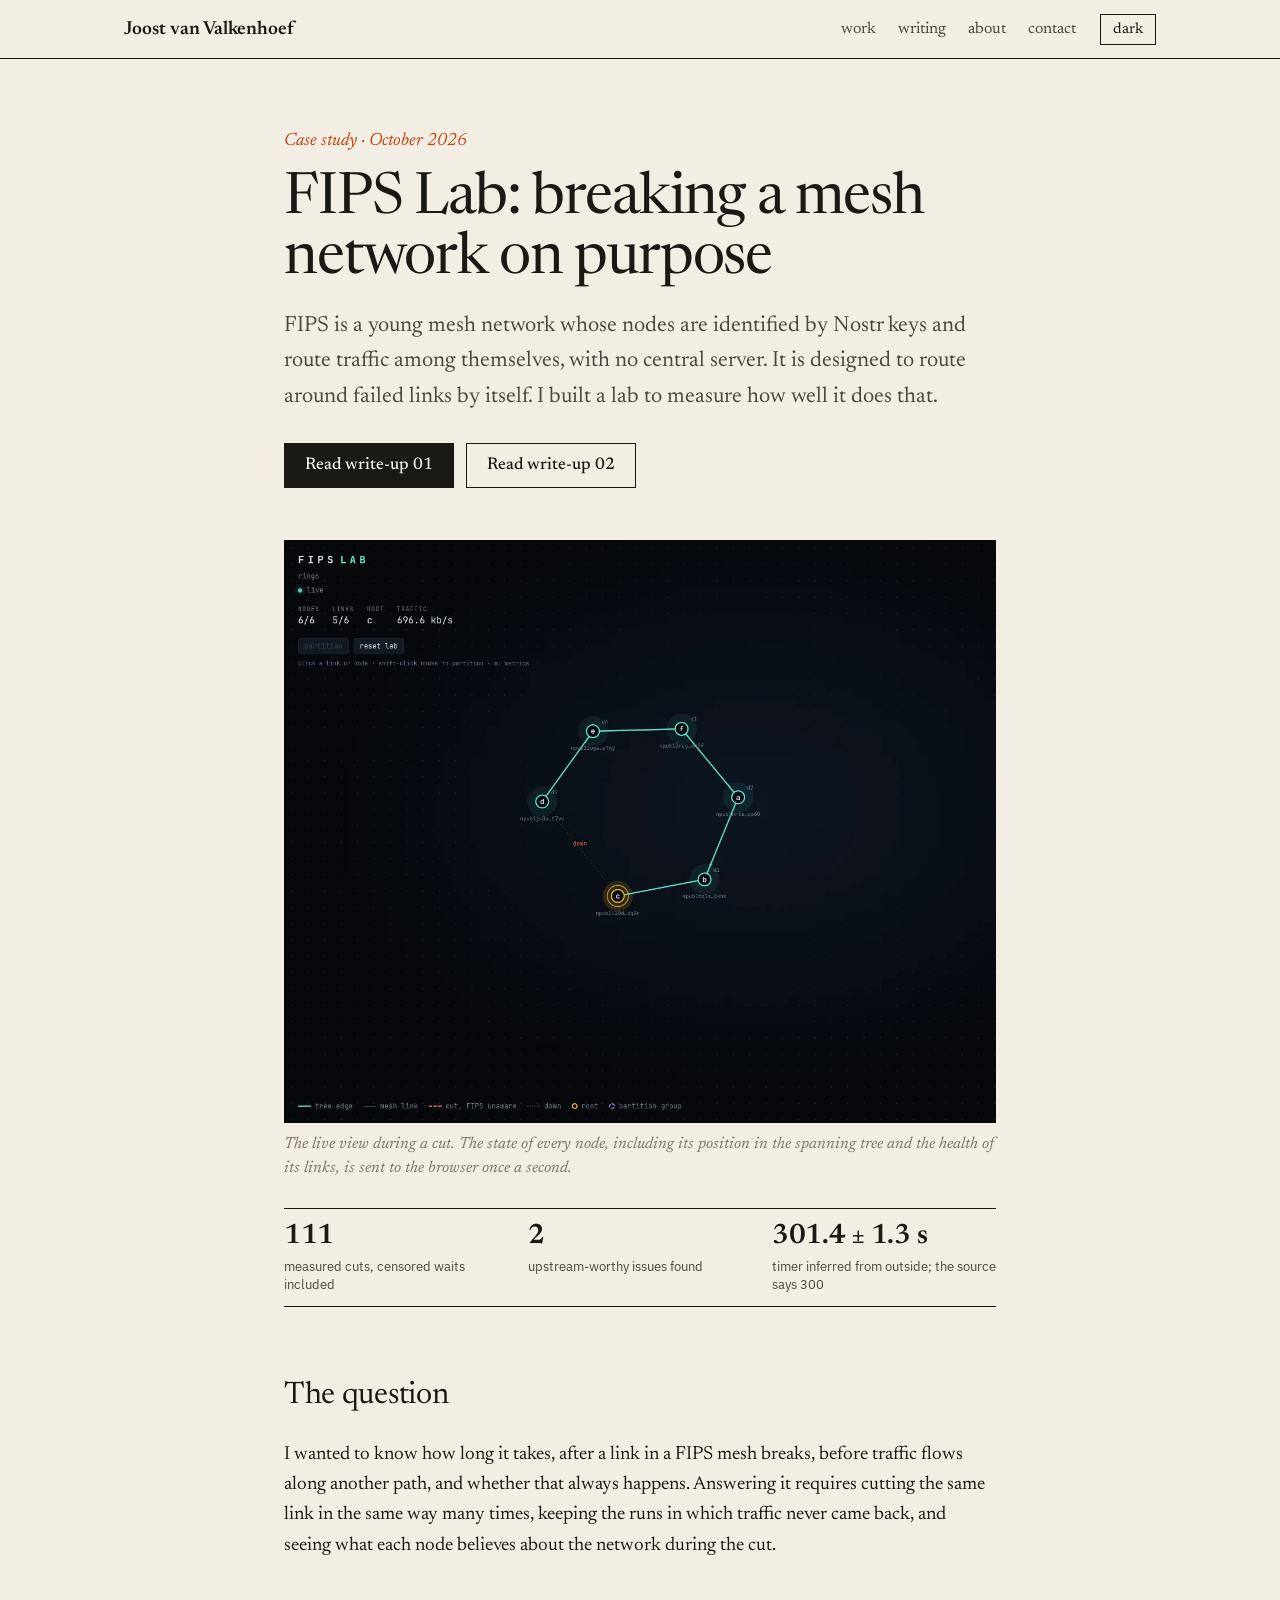
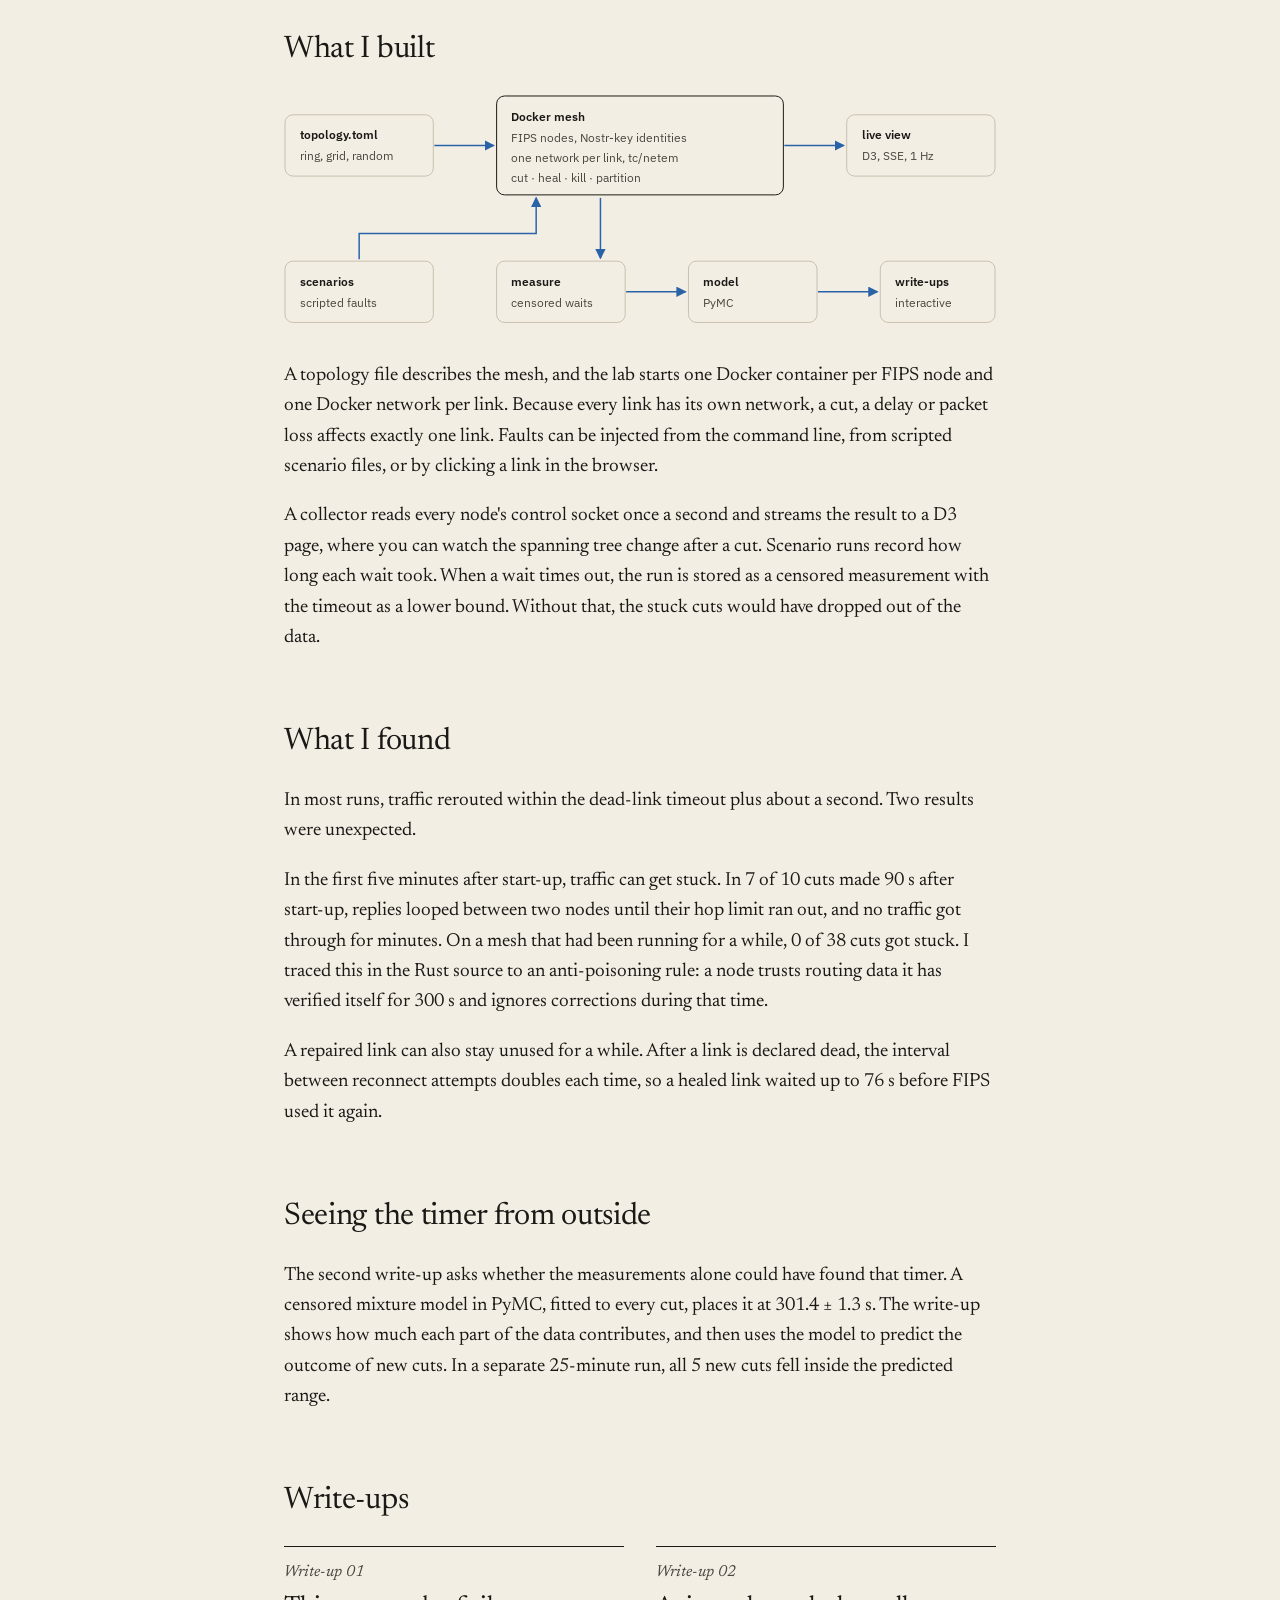
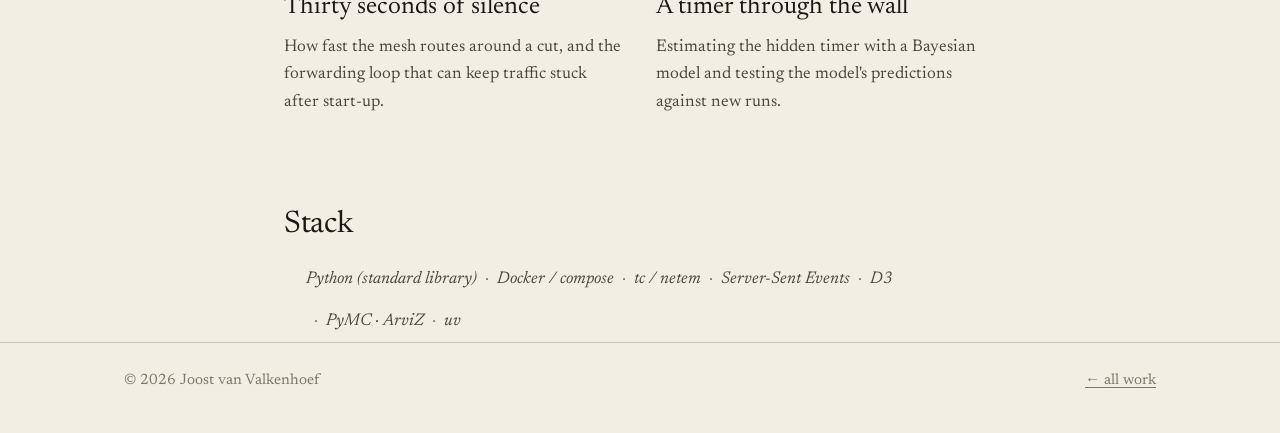
==== commit b5924bbc: "Plainer copy: rewrite headline, about, case study and post summaries Co-Authored-By: Claude Opus 5.5" ====
--- a/fips-lab/index.html
+++ b/fips-lab/index.html
@@ -4,7 +4,7 @@
   <meta charset="utf-8">
   <meta name="viewport" content="width=device-width, initial-scale=1">
   <title>FIPS Lab · Joost van Valkenhoef</title>
-  <meta name="description" content="A chaos lab for the FIPS mesh network: break it on purpose, measure how it heals, and model what you can't see.">
+  <meta name="description" content="A chaos lab for the FIPS mesh network that cuts links on purpose and measures how the network recovers.">
   <link rel="icon" href="data:image/svg+xml,%3Csvg xmlns='http://www.w3.org/2000/svg' viewBox='0 0 32 32'%3E%3Cg fill='none' stroke='%231aa995' stroke-width='2.5'%3E%3Cpath d='M8 24 16 8 24 24Z'/%3E%3Ccircle cx='16' cy='8' r='3.5' fill='%2306080c' stroke='%23fbbf24'/%3E%3Ccircle cx='8' cy='24' r='3.5' fill='%2306080c'/%3E%3Ccircle cx='24' cy='24' r='3.5' fill='%2306080c'/%3E%3C/g%3E%3C/svg%3E">
   <link rel="stylesheet" href="../style.css">
   <script src="../theme.js"></script>
@@ -29,7 +29,7 @@
 <div class="page-head">
   <p class="kicker">Case study · October 2026</p>
   <h1>FIPS Lab: breaking a mesh network on purpose</h1>
-  <p class="lede">FIPS is a young mesh network whose nodes are identified by Nostr keys and route traffic among themselves, with no central server. It promises to heal itself when links fail. I built a lab to check how well it keeps that promise.</p>
+  <p class="lede">FIPS is a young mesh network whose nodes are identified by Nostr keys and route traffic among themselves, with no central server. It is designed to route around failed links by itself. I built a lab to measure how well it does that.</p>
   <div class="cta">
     <a class="btn primary" href="experiments/writeups/01-reroute/">Read write-up 01</a>
     <a class="btn" href="experiments/writeups/02-window/">Read write-up 02</a>
@@ -38,7 +38,7 @@
 
 <figure class="figure">
   <img src="../img/fips-lab-live.webp" width="1220" height="1000" alt="The FIPS Lab live view: six mesh nodes in a ring with npub labels, the spanning tree drawn in teal, the root in amber, one cut link marked down, and stats for nodes, links, root and traffic.">
-  <figcaption>The live view during a cut. Every node's state streams to the browser once a second: the spanning tree, the root, link health and traffic.</figcaption>
+  <figcaption>The live view during a cut. The state of every node, including its position in the spanning tree and the health of its links, is sent to the browser once a second.</figcaption>
 </figure>
 
 <div class="prose">
@@ -50,7 +50,7 @@
 </div>
 
 <h2>The question</h2>
-<p>When a link in a FIPS mesh breaks, how long until traffic flows the other way round, and does it always? That is easy to ask and hard to answer by hand. You need a mesh you can break in exactly the same way a hundred times, measurements that keep the runs where nothing came back, and a way to see what the network thinks is happening while it happens.</p>
+<p>I wanted to know how long it takes, after a link in a FIPS mesh breaks, before traffic flows along another path, and whether that always happens. Answering it requires cutting the same link in the same way many times, keeping the runs in which traffic never came back, and seeing what each node believes about the network during the cut.</p>
 
 <h2>What I built</h2>
 <svg class="arch" viewBox="0 0 720 250" role="img" aria-labelledby="arch-title">
@@ -80,34 +80,28 @@
   <path class="flow" d="M346 199H406"/>
   <path class="flow" d="M540 199H600"/>
 </svg>
-<ul>
-  <li><b>A reproducible testbed.</b> A topology file becomes a mesh of FIPS nodes in Docker. Each link is its own network, so a cut, a delay or packet loss hits exactly one link.</li>
-  <li><b>Fault injection, scripted or by hand.</b> Cut, heal, kill, partition and degrade, from the command line, from scenario files, or by clicking a link in the browser.</li>
-  <li><b>A live view.</b> A collector reads every node's control socket once a second and streams it to a D3 page, so you watch the tree re-form after a cut.</li>
-  <li><b>Measurements that keep the failures.</b> A wait that times out is stored as a censored measurement, not dropped. That choice is what made the main finding visible.</li>
-</ul>
+<p>A topology file describes the mesh, and the lab starts one Docker container per FIPS node and one Docker network per link. Because every link has its own network, a cut, a delay or packet loss affects exactly one link. Faults can be injected from the command line, from scripted scenario files, or by clicking a link in the browser.</p>
+<p>A collector reads every node's control socket once a second and streams the result to a D3 page, where you can watch the spanning tree change after a cut. Scenario runs record how long each wait took. When a wait times out, the run is stored as a censored measurement with the timeout as a lower bound. Without that, the stuck cuts would have dropped out of the data.</p>
 
 <h2>What I found</h2>
-<p>Most of the time the answer is dull, in a good way: traffic reroutes within the dead-link timeout plus about a second. Two things were not dull.</p>
-<ul>
-  <li><b>A five-minute window where traffic can get stuck.</b> In 7 of 10 cuts made 90 s after start-up, replies looped between two nodes until their hop limit ran out, and nothing got through for minutes. On a mesh that had been running a while: 0 of 38. I traced it in the Rust source to an anti-poisoning rule: a node trusts its own verified routing data for 300 s and refuses corrections in the meantime.</li>
-  <li><b>A repaired link that sits idle.</b> After a link is declared dead, reconnect attempts back off exponentially, so a healed link can wait up to 76 s before it is used again.</li>
-</ul>
+<p>In most runs, traffic rerouted within the dead-link timeout plus about a second. Two results were unexpected.</p>
+<p>In the first five minutes after start-up, traffic can get stuck. In 7 of 10 cuts made 90 s after start-up, replies looped between two nodes until their hop limit ran out, and no traffic got through for minutes. On a mesh that had been running for a while, 0 of 38 cuts got stuck. I traced this in the Rust source to an anti-poisoning rule: a node trusts routing data it has verified itself for 300 s and ignores corrections during that time.</p>
+<p>A repaired link can also stay unused for a while. After a link is declared dead, the interval between reconnect attempts doubles each time, so a healed link waited up to 76 s before FIPS used it again.</p>
 
 <h2>Seeing the timer from outside</h2>
-<p>Reading the source gave the answer, but would the measurements alone have found it? A censored mixture model in PyMC, fit to every cut, places the hidden window at 301.4 ± 1.3 s. The second write-up shows what each kind of evidence adds, then uses the model to predict cuts it had not seen. A fresh 25-minute run put 5 of 5 inside the predicted range.</p>
+<p>The second write-up asks whether the measurements alone could have found that timer. A censored mixture model in PyMC, fitted to every cut, places it at 301.4 ± 1.3 s. The write-up shows how much each part of the data contributes, and then uses the model to predict the outcome of new cuts. In a separate 25-minute run, all 5 new cuts fell inside the predicted range.</p>
 
 <h2>Write-ups</h2>
 <div class="cards">
   <a class="card" href="experiments/writeups/01-reroute/">
     <p class="kicker">Write-up 01</p>
     <h3>Thirty seconds of silence</h3>
-    <p>How fast the mesh routes around a cut, and the forwarding loop found on the way. Interactive charts and a diagram of the loop.</p>
+    <p>How fast the mesh routes around a cut, and the forwarding loop that can keep traffic stuck after start-up.</p>
   </a>
   <a class="card" href="experiments/writeups/02-window/">
     <p class="kicker">Write-up 02</p>
     <h3>A timer through the wall</h3>
-    <p>Inferring the hidden timer with a Bayesian model, then testing its prediction against new runs.</p>
+    <p>Estimating the hidden timer with a Bayesian model and testing the model's predictions against new runs.</p>
   </a>
 </div>
 
--- a/style.css
+++ b/style.css
@@ -187,9 +187,9 @@
 /* About */
 .about { display: grid; grid-template-columns: 1.1fr 1fr; gap: 56px; }
 .about p { margin: 0 0 16px; }
-.skills { display: grid; gap: 22px; }
-.skills h3 { font: italic 600 21px/1.2 var(--serif); margin: 0 0 4px; }
-.skills p { margin: 0; color: var(--text-2); font-size: 18px; }
+.skills h3 { font: italic 600 21px/1.2 var(--serif); margin: 0 0 8px; }
+.skills ul { margin: 0; padding: 0; list-style: none; border-top: 1px solid var(--border); }
+.skills li { padding: 9px 0; border-bottom: 1px solid var(--border); color: var(--text-2); font-size: 18px; }
 
 /* Contact */
 .contact { display: flex; flex-wrap: wrap; align-items: center; justify-content: space-between; gap: 24px; border-top: 2px solid var(--rule); padding-top: 24px; }
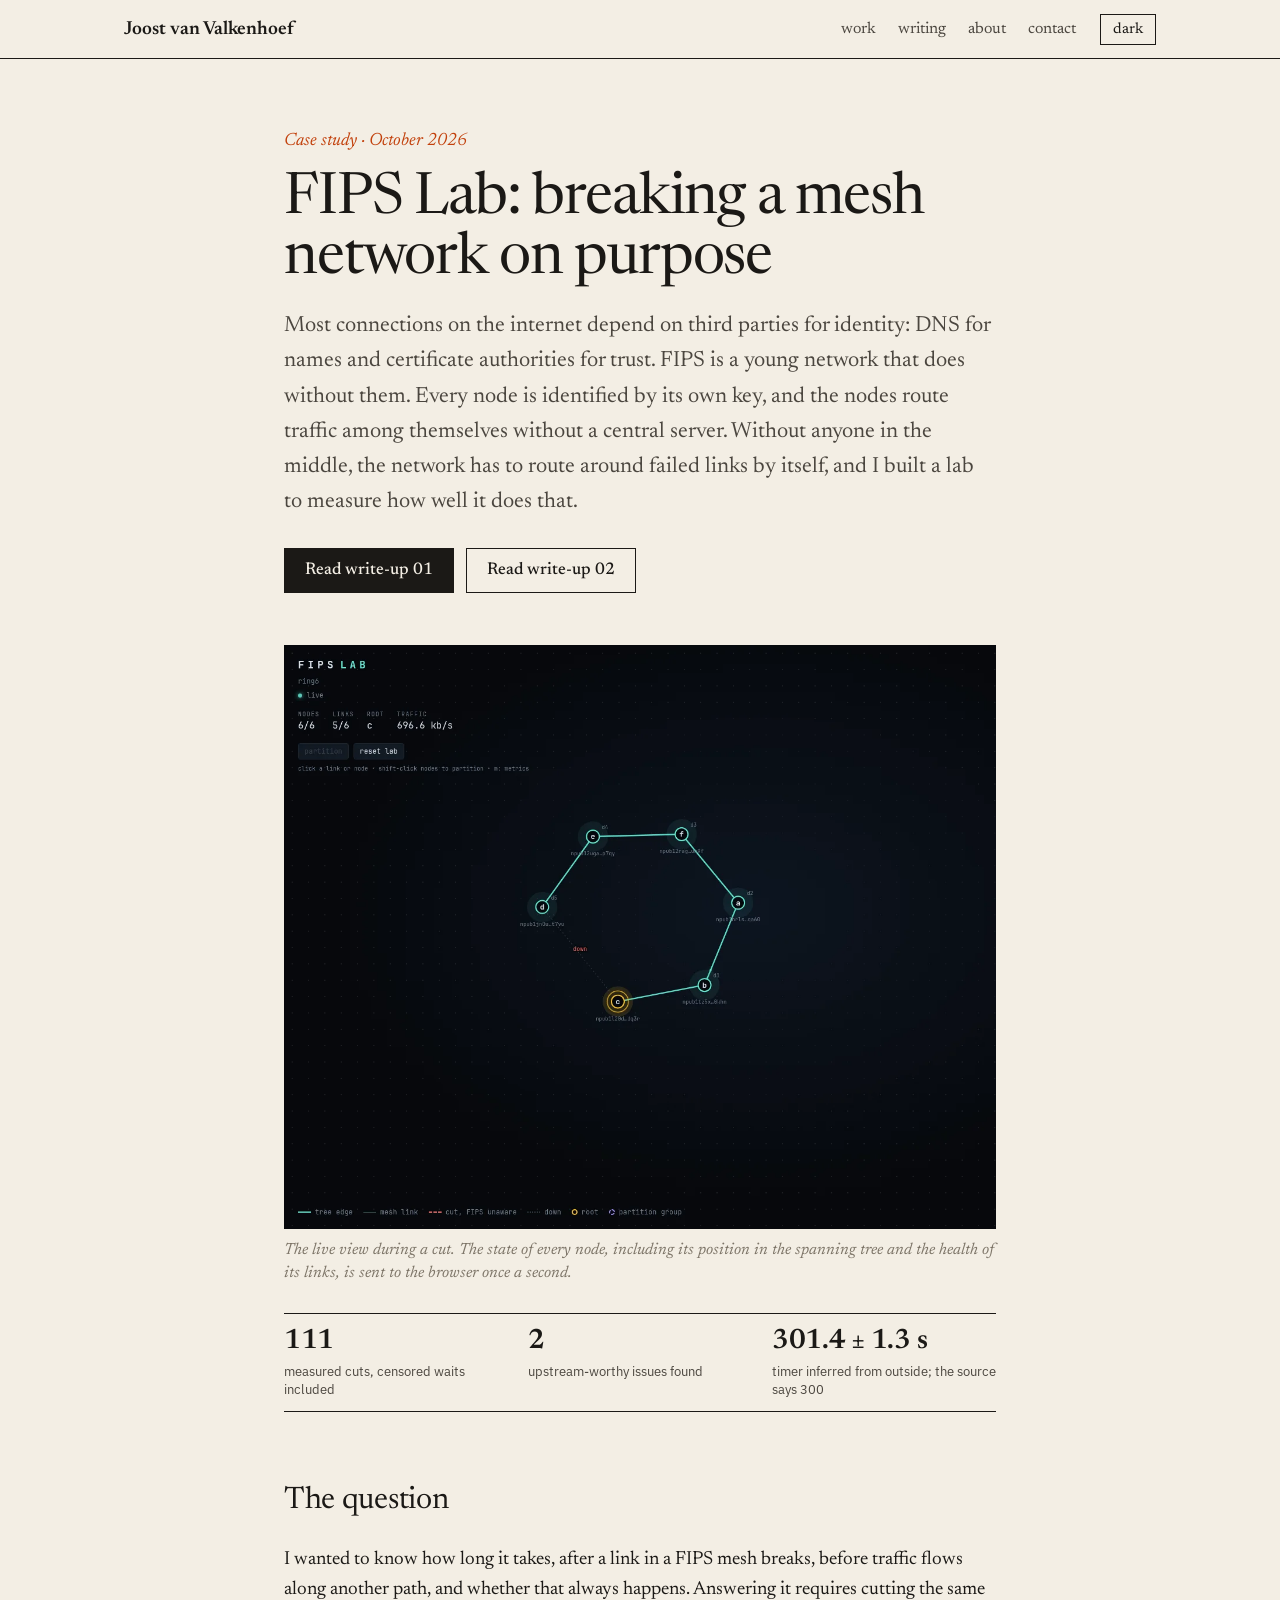
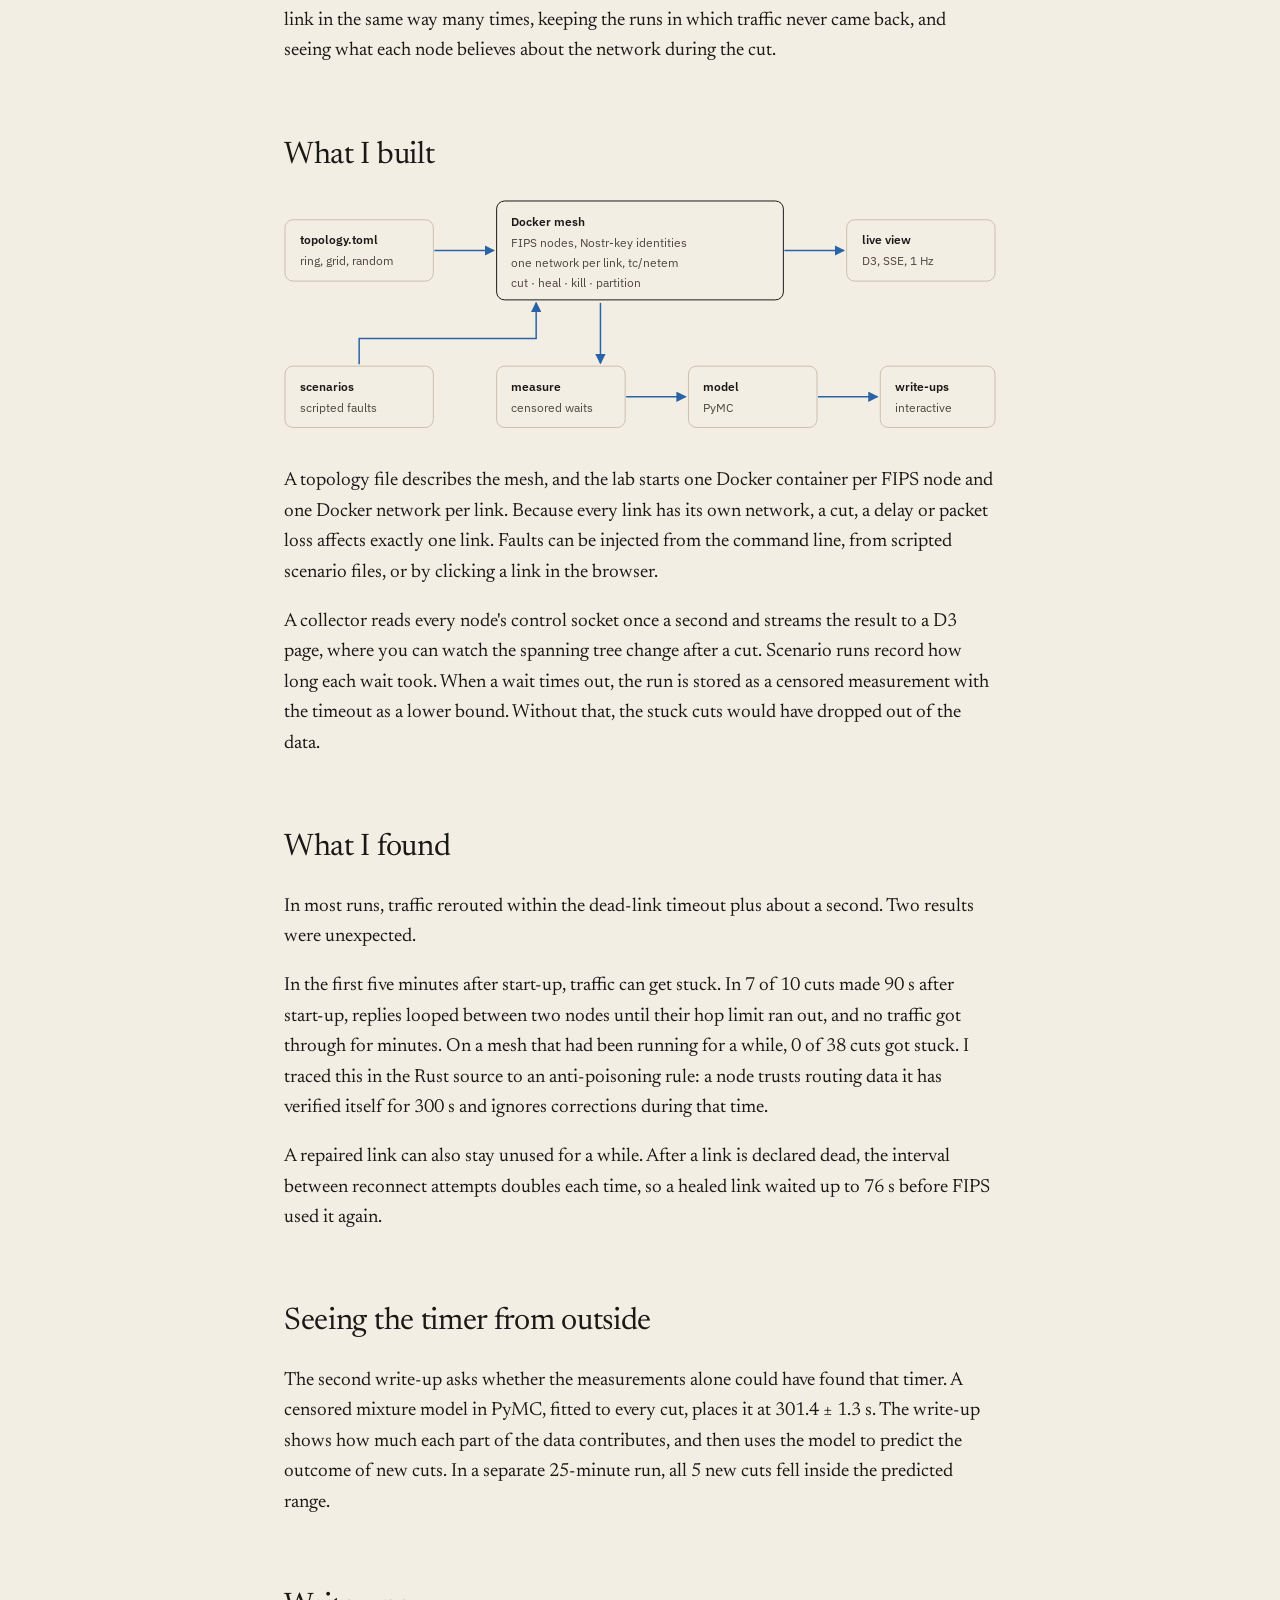
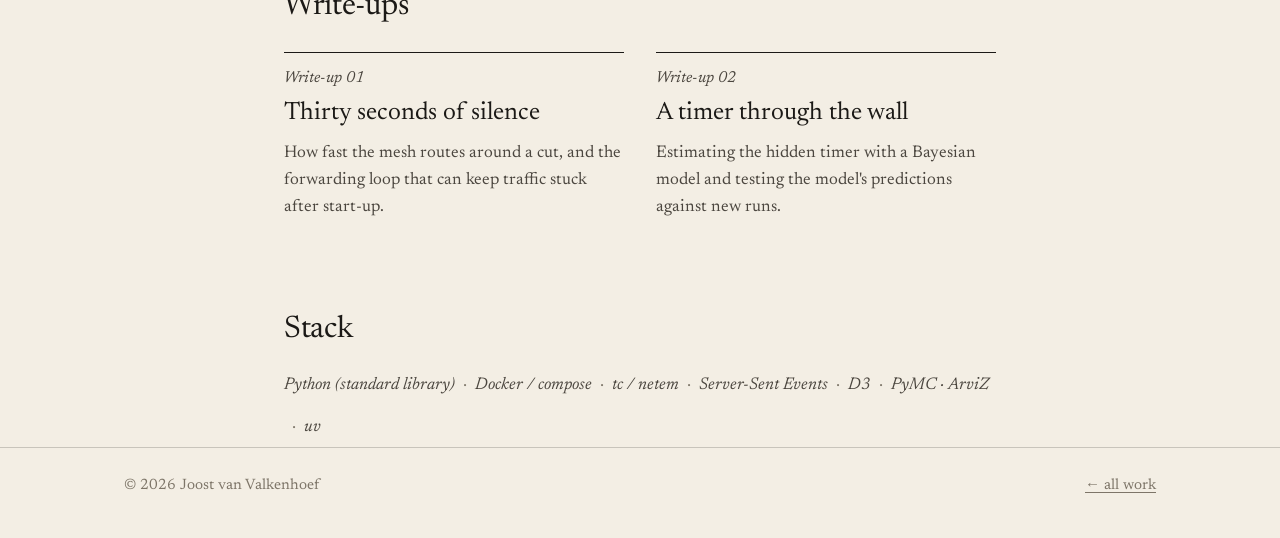
==== commit 62a0e512: "G2C last; frame the work as removing third parties instead of networking Co-Authored-By: Claude Opus" ====
--- a/fips-lab/index.html
+++ b/fips-lab/index.html
@@ -4,7 +4,7 @@
   <meta charset="utf-8">
   <meta name="viewport" content="width=device-width, initial-scale=1">
   <title>FIPS Lab · Joost van Valkenhoef</title>
-  <meta name="description" content="A chaos lab for the FIPS mesh network that cuts links on purpose and measures how the network recovers.">
+  <meta name="description" content="A chaos lab for FIPS, a network that needs no DNS or certificate authority, that cuts links on purpose and measures how it recovers.">
   <link rel="icon" href="data:image/svg+xml,%3Csvg xmlns='http://www.w3.org/2000/svg' viewBox='0 0 32 32'%3E%3Cg fill='none' stroke='%231aa995' stroke-width='2.5'%3E%3Cpath d='M8 24 16 8 24 24Z'/%3E%3Ccircle cx='16' cy='8' r='3.5' fill='%2306080c' stroke='%23fbbf24'/%3E%3Ccircle cx='8' cy='24' r='3.5' fill='%2306080c'/%3E%3Ccircle cx='24' cy='24' r='3.5' fill='%2306080c'/%3E%3C/g%3E%3C/svg%3E">
   <link rel="stylesheet" href="../style.css">
   <script src="../theme.js"></script>
@@ -29,7 +29,7 @@
 <div class="page-head">
   <p class="kicker">Case study · October 2026</p>
   <h1>FIPS Lab: breaking a mesh network on purpose</h1>
-  <p class="lede">FIPS is a young mesh network whose nodes are identified by Nostr keys and route traffic among themselves, with no central server. It is designed to route around failed links by itself. I built a lab to measure how well it does that.</p>
+  <p class="lede">Most connections on the internet depend on third parties for identity: DNS for names and certificate authorities for trust. FIPS is a young network that does without them. Every node is identified by its own key, and the nodes route traffic among themselves without a central server. Without anyone in the middle, the network has to route around failed links by itself, and I built a lab to measure how well it does that.</p>
   <div class="cta">
     <a class="btn primary" href="experiments/writeups/01-reroute/">Read write-up 01</a>
     <a class="btn" href="experiments/writeups/02-window/">Read write-up 02</a>
--- a/style.css
+++ b/style.css
@@ -156,6 +156,8 @@
   font: 11px/1 var(--mono); letter-spacing: 0.08em; color: #c3c2b7;
   background: rgba(6, 8, 12, 0.75); border: 1px solid rgba(255, 255, 255, 0.14); padding: 7px 10px;
 }
+.feature + .feature { margin-top: 44px; }
+.shot.light { background: var(--code-bg); }
 .feature .body { display: flex; flex-direction: column; gap: 18px; }
 .feature h3 { font-size: 46px; font-weight: 400; letter-spacing: -0.02em; margin: 0; line-height: 1; }
 .feature h3 a { color: var(--text); text-decoration: none; }
@@ -213,7 +215,7 @@
 .prose li { margin: 8px 0; }
 .prose li::marker { color: var(--accent); }
 .prose .stats { margin: 28px 0; }
-.prose .tags { margin-top: 12px; }
+.prose .tags { margin-top: 12px; padding-left: 0; }
 .cards { display: grid; grid-template-columns: 1fr 1fr; gap: 0 32px; margin: 20px 0; }
 .card { display: block; padding: 16px 0 20px; border-top: 1px solid var(--rule); text-decoration: none; color: var(--text); }
 .card:hover h3 { text-decoration: underline; text-decoration-thickness: 1px; }
@@ -226,6 +228,19 @@
 .arch .hl { stroke: var(--rule); }
 .arch .flow { stroke: var(--series); stroke-width: 1.5; fill: none; marker-end: url(#arr); }
 .arch .title { fill: var(--text); font-weight: 600; }
+
+/* G2C sale states */
+.states { display: block; width: 100%; height: auto; margin: 24px 0 8px; }
+.states rect { fill: var(--page); stroke: var(--axis); }
+.states .done rect { stroke: var(--series); stroke-width: 1.5; }
+.states .back rect { stroke: var(--muted); stroke-dasharray: 3 3; }
+.states .person rect { stroke: var(--stuck); stroke-width: 1.5; }
+.states text { font: 11.5px var(--sans); fill: var(--text); text-anchor: middle; }
+.states .note { fill: var(--muted); font-size: 11px; text-anchor: start; }
+.states .arrow { fill: none; stroke: var(--text-2); stroke-width: 1.3; marker-end: url(#arr); }
+.states .arrow.back { stroke: var(--muted); stroke-dasharray: 3 3; }
+.states .arrow.person { stroke: var(--stuck); }
+.states marker path { fill: var(--text-2); }
 
 /* ── Small screens ───────────────────────────────────────────────────── */
 
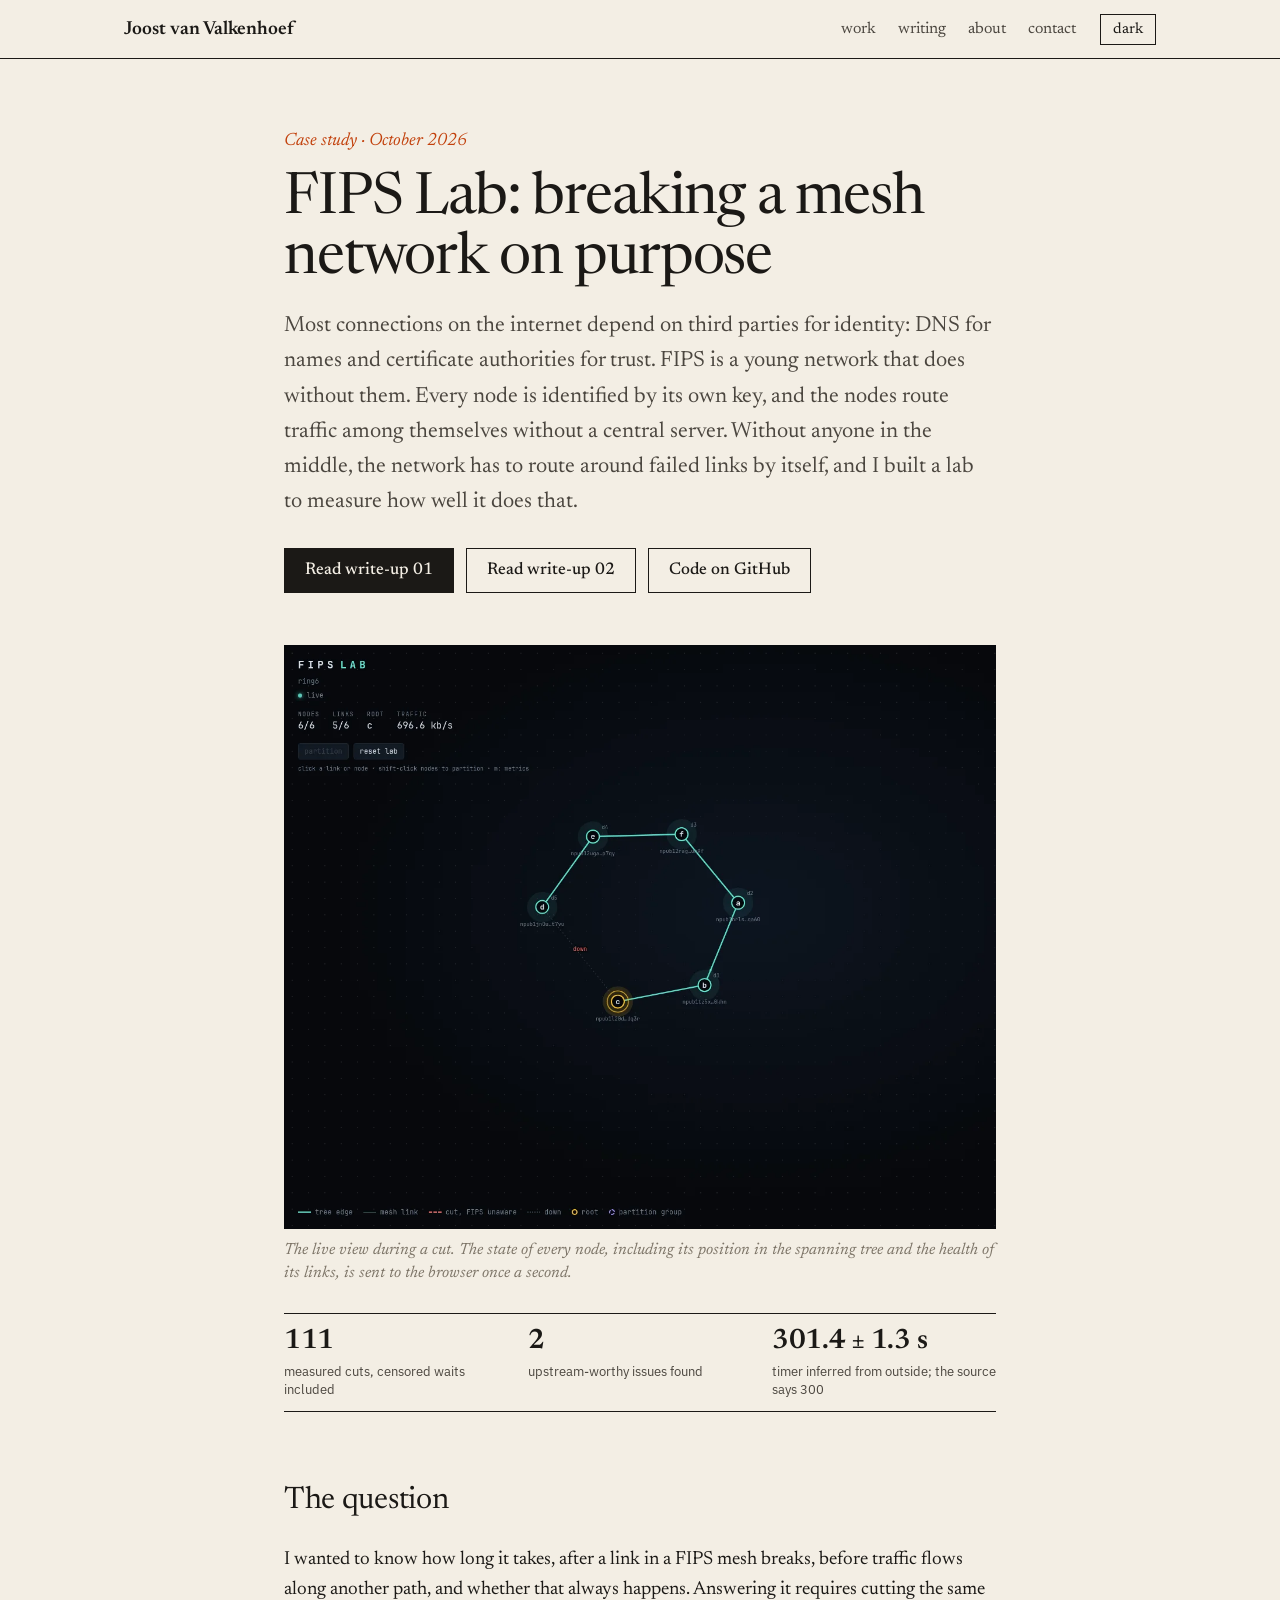
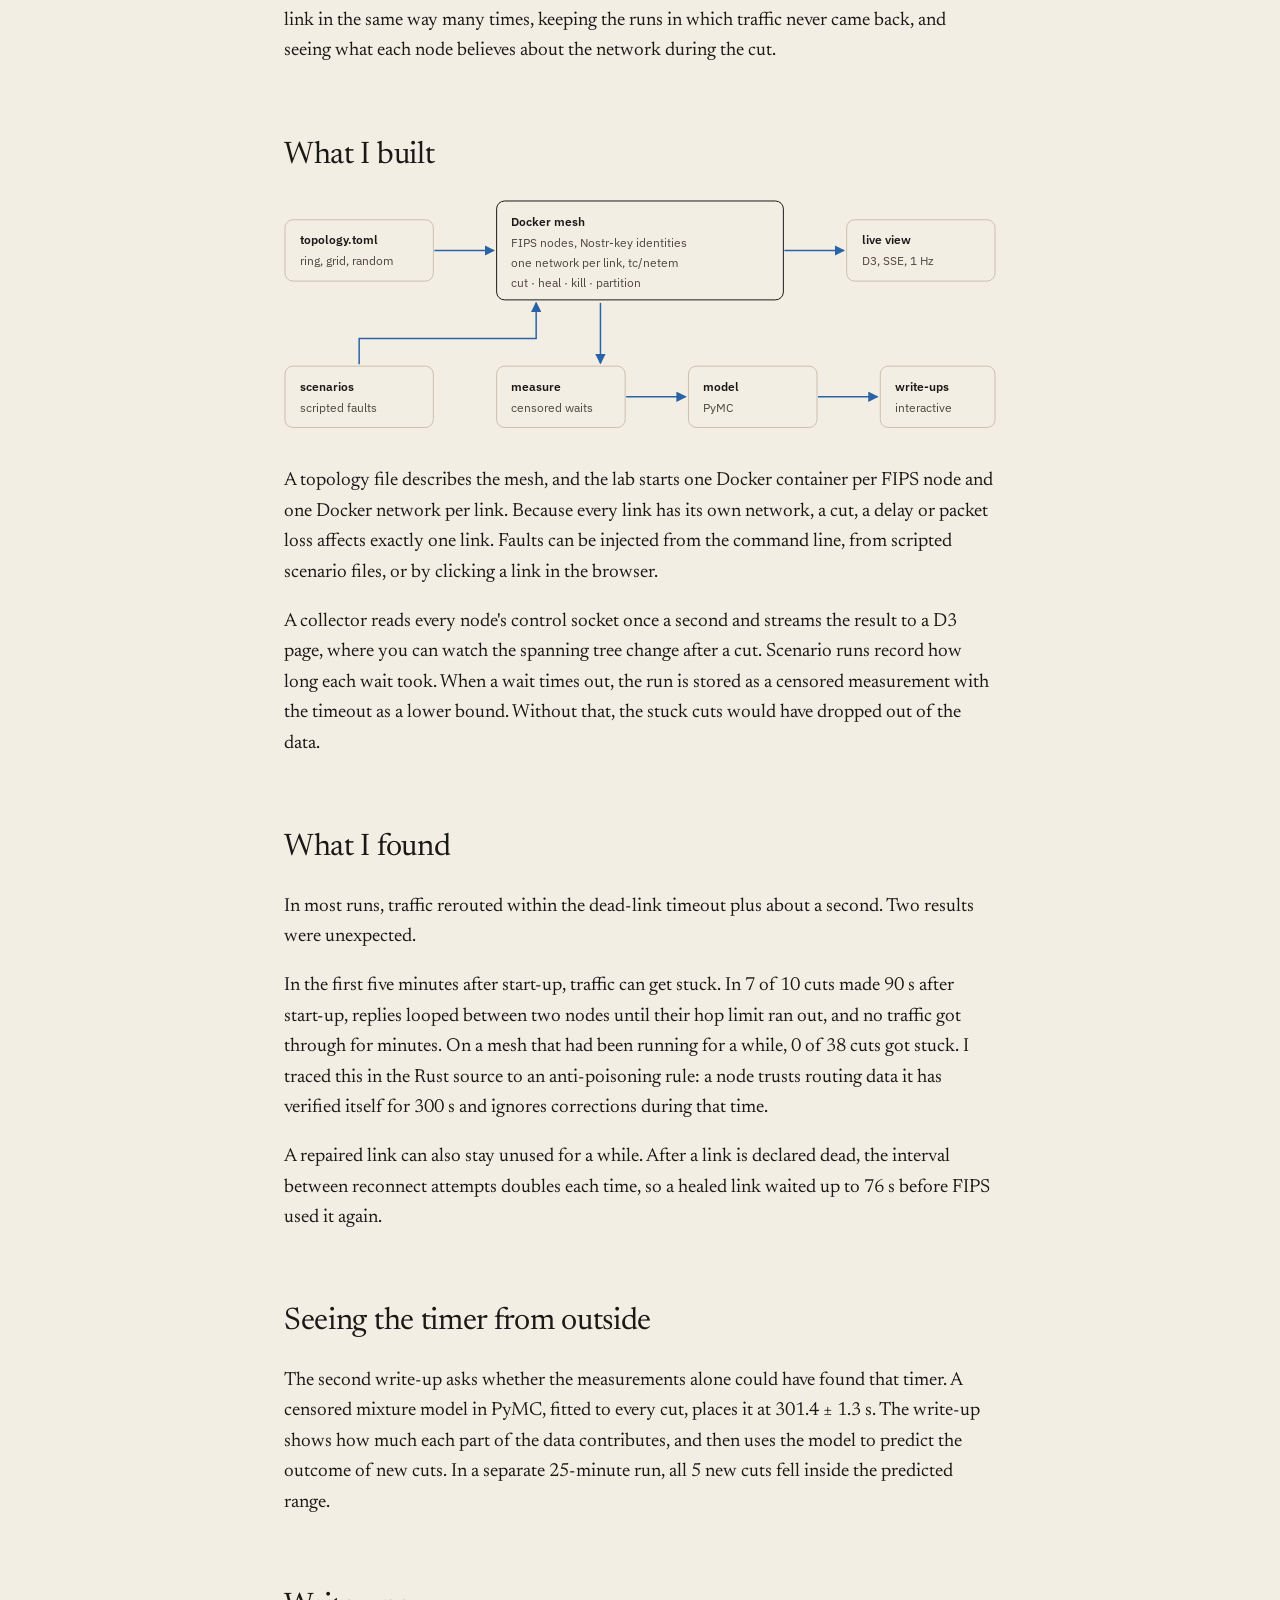
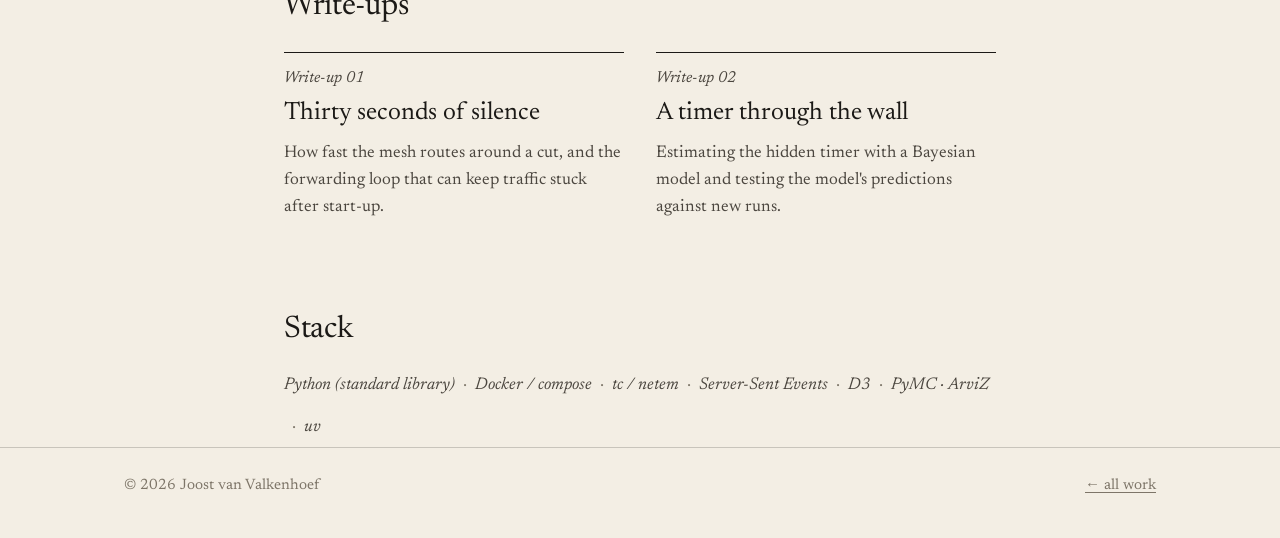
==== commit c0b480fd: "Code links to the project repos Co-Authored-By: Claude Opus 5.5 <noreply@anthropic.com> Claude-Sessi" ====
--- a/fips-lab/index.html
+++ b/fips-lab/index.html
@@ -33,6 +33,7 @@
   <div class="cta">
     <a class="btn primary" href="experiments/writeups/01-reroute/">Read write-up 01</a>
     <a class="btn" href="experiments/writeups/02-window/">Read write-up 02</a>
+    <a class="btn" href="https://github.com/jmevanvalkenhoef/fips-lab">Code on GitHub</a>
   </div>
 </div>
 
